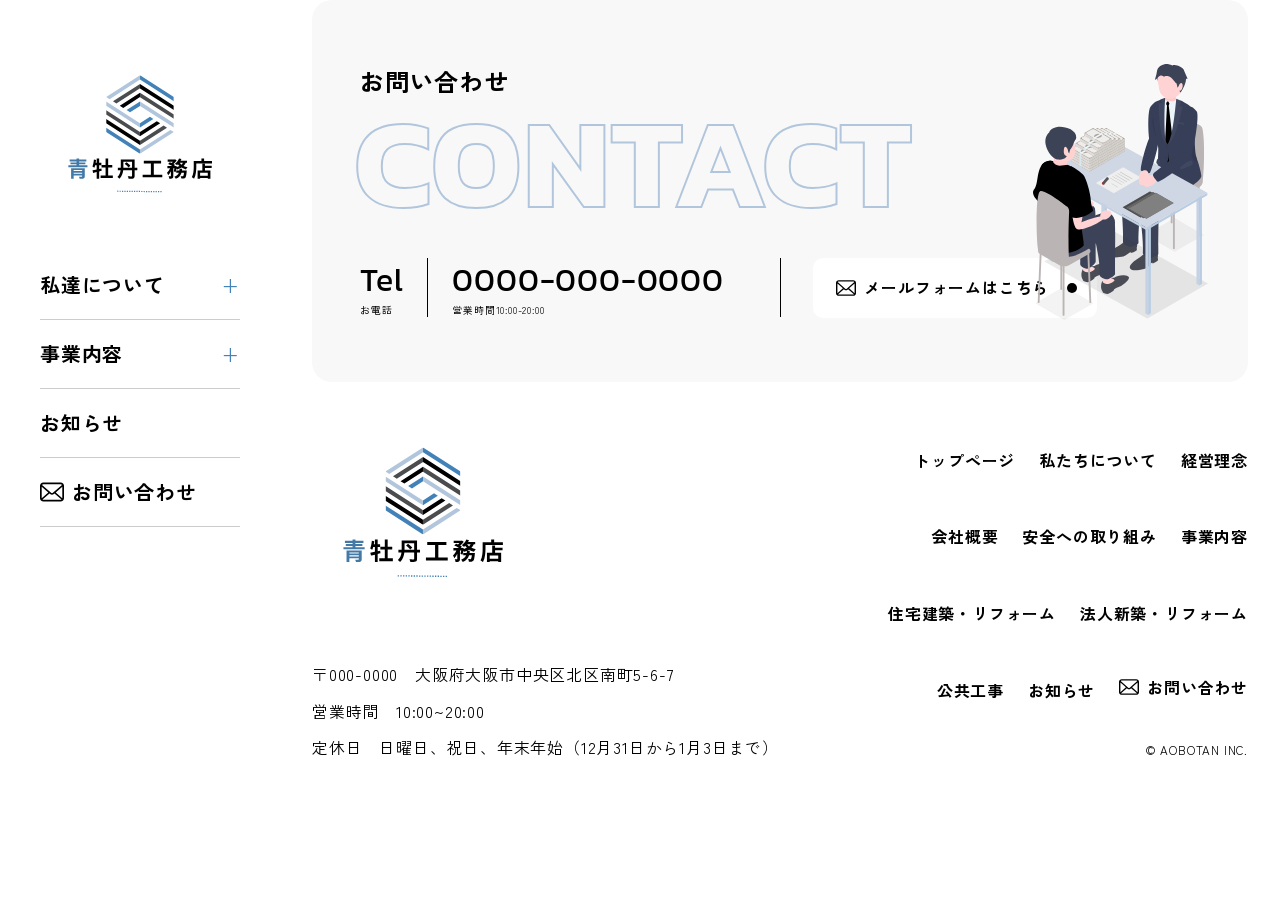
==== index.html @ 0f24ed9b "共通パーツ実装: 固定サイドバー・SPハンバーガーナビ・フッター・CONTACTバナー Co-Authored-By: Claude Fable 5 <noreply@anthropic.com>" ====
<!DOCTYPE html>
<html lang="ja">
  <head>
    <meta charset="UTF-8" />
    <meta name="viewport" content="width=device-width, initial-scale=1.0" />
    <meta name="robots" content="noindex" />
    <title>青牡丹工務店 | 大阪市北区の住宅建築・リフォーム・公共事業なら青牡丹工務店</title>
    <meta
      name="description"
      content="大阪府大阪市に拠点をおく青牡丹工務店は、丁寧な家造りで理想を現実にします。住宅建築からリフォームまで、高品質なサービスと経験豊富なスタッフがお客様のニーズに応えます。お気軽にご相談ください。"
    />
    <link rel="icon" href="./assets/favicon/favicon.png" />
    <link rel="preconnect" href="https://fonts.googleapis.com" />
    <link rel="preconnect" href="https://fonts.gstatic.com" crossorigin />
    <link
      href="https://fonts.googleapis.com/css2?family=Kanit:wght@400;700&family=Zen+Kaku+Gothic+New:wght@400;700&display=swap"
      rel="stylesheet"
    />
    <link rel="stylesheet" href="./css/style.css" />
    <script src="./js/main.js" defer></script>
  </head>
  <body>
    <header class="l-sidebar">
      <p class="l-sidebar__logo">
        <a href="./">
          <img src="./assets/svg/logo.svg" alt="青牡丹工務店" width="200" height="121" />
        </a>
      </p>
      <button
        class="l-sidebar__menu-button js-toggle-menu u-sp-only"
        type="button"
        aria-expanded="false"
        aria-controls="global-nav"
        aria-label="メニューを開閉する"
      >
        <span class="l-sidebar__menu-icon"></span>
      </button>
      <nav class="c-global-nav js-global-nav" id="global-nav" aria-label="サイト内ナビゲーション">
        <ul class="c-global-nav__list">
          <li class="c-global-nav__group u-sp-only">
            <a class="c-global-nav__parent" href="./">トップページ</a>
          </li>
          <li class="c-global-nav__group c-global-nav__group--has-sub">
            <a class="c-global-nav__parent" href="./about/">私達について</a>
            <ul class="c-global-nav__sub">
              <li><a class="c-global-nav__link" href="./about/#philosophy">経営理念</a></li>
              <li><a class="c-global-nav__link" href="./about/#company">会社概要</a></li>
              <li><a class="c-global-nav__link" href="./about/#safety">安全への取り組み</a></li>
            </ul>
          </li>
          <li class="c-global-nav__group c-global-nav__group--has-sub">
            <a class="c-global-nav__parent" href="./service/">事業内容</a>
            <ul class="c-global-nav__sub">
              <li><a class="c-global-nav__link" href="./service/#housing">住宅建築・リフォーム</a></li>
              <li><a class="c-global-nav__link" href="./service/#corporate">法人新築・リフォーム</a></li>
              <li><a class="c-global-nav__link" href="./service/#public">公共工事</a></li>
            </ul>
          </li>
          <li class="c-global-nav__group">
            <a class="c-global-nav__parent" href="./#news">お知らせ</a>
          </li>
          <li class="c-global-nav__group">
            <a class="c-global-nav__parent" href="./contact/">
              <img src="./assets/svg/icon-mail.svg" alt="" width="24" height="24" />
              お問い合わせ
            </a>
          </li>
        </ul>
        <p class="c-global-nav__copyright">© AOBOTAN INC.</p>
      </nav>
    </header>

    <main class="l-main">
      <!-- h1はFVキャッチコピー「理想を、カタチに」として実装する -->
      <!-- FV / スライダー / ABOUT / SERVICE / NEWS: TOPページ実装ステップで追加 -->

      <div class="l-container">
        <section class="c-contact-banner">
          <h2 class="c-section-heading">
            <span class="c-section-heading__label">お問い合わせ</span>
            <span class="c-section-heading__en" aria-hidden="true">CONTACT</span>
          </h2>
          <div class="c-contact-banner__body">
            <div class="c-tel">
              <div class="c-tel__item">
                <span class="c-tel__label">Tel</span>
                <span class="c-tel__note">お電話</span>
              </div>
              <div class="c-tel__item">
                <a class="c-tel__number" href="tel:0000000000">0000-000-0000</a>
                <span class="c-tel__note">営業時間10:00-20:00</span>
              </div>
            </div>
            <a class="c-button c-button--mail" href="./contact/">
              <img class="c-button__icon" src="./assets/svg/icon-mail.svg" alt="" width="20" height="20" />
              メールフォームはこちら
            </a>
          </div>
          <img
            class="c-contact-banner__illust"
            src="./assets/svg/illust-financing.svg"
            alt=""
            width="175"
            height="256"
          />
        </section>
      </div>
    </main>

    <footer class="l-footer">
      <div class="l-footer__inner l-container">
        <p class="l-footer__logo">
          <a href="./">
            <img src="./assets/svg/logo.svg" alt="青牡丹工務店" width="222" height="133" />
          </a>
        </p>
        <nav class="l-footer__nav" aria-label="フッターナビゲーション">
          <ul class="c-footer-nav">
            <li><a class="c-footer-nav__link" href="./">トップページ</a></li>
            <li><a class="c-footer-nav__link" href="./about/">私たちについて</a></li>
            <li><a class="c-footer-nav__link" href="./about/#philosophy">経営理念</a></li>
            <li><a class="c-footer-nav__link" href="./about/#company">会社概要</a></li>
            <li><a class="c-footer-nav__link" href="./about/#safety">安全への取り組み</a></li>
            <li><a class="c-footer-nav__link" href="./service/">事業内容</a></li>
            <li><a class="c-footer-nav__link" href="./service/#housing">住宅建築・リフォーム</a></li>
            <li><a class="c-footer-nav__link" href="./service/#corporate">法人新築・リフォーム</a></li>
            <li><a class="c-footer-nav__link" href="./service/#public">公共工事</a></li>
            <li><a class="c-footer-nav__link" href="./#news">お知らせ</a></li>
            <li>
              <a class="c-footer-nav__link" href="./contact/">
                <img src="./assets/svg/icon-mail.svg" alt="" width="20" height="20" />
                お問い合わせ
              </a>
            </li>
          </ul>
        </nav>
        <address class="l-footer__info">
          <p>〒000-0000　大阪府大阪市中央区北区南町5-6-7</p>
          <p>営業時間　10:00~20:00</p>
          <p>定休日　日曜日、祝日、年末年始（12月31日から1月3日まで）</p>
        </address>
        <p class="l-footer__copyright"><small>© AOBOTAN INC.</small></p>
      </div>
    </footer>
  </body>
</html>
---- css/style.css ----
/* ==========================================================================
   style.css
   軽量FLOCSS: Foundation → Layout → Object(Component → Utility) の順で読み込む
   Componentファイルは実装時に追加する
   ========================================================================== */

/* Foundation */
@import url("foundation/_reset.css");
@import url("foundation/_variables.css");
@import url("foundation/_base.css");

/* Layout */
@import url("layout/_sidebar.css");
@import url("layout/_footer.css");
@import url("layout/_section.css");

/* Object: Component */
@import url("object/component/_global-nav.css");
@import url("object/component/_footer-nav.css");
@import url("object/component/_button.css");
@import url("object/component/_section-heading.css");
@import url("object/component/_tel.css");
@import url("object/component/_contact-banner.css");

/* Object: Utility */
@import url("object/utility/_spacing.css");
@import url("object/utility/_text.css");
@import url("object/utility/_display.css");
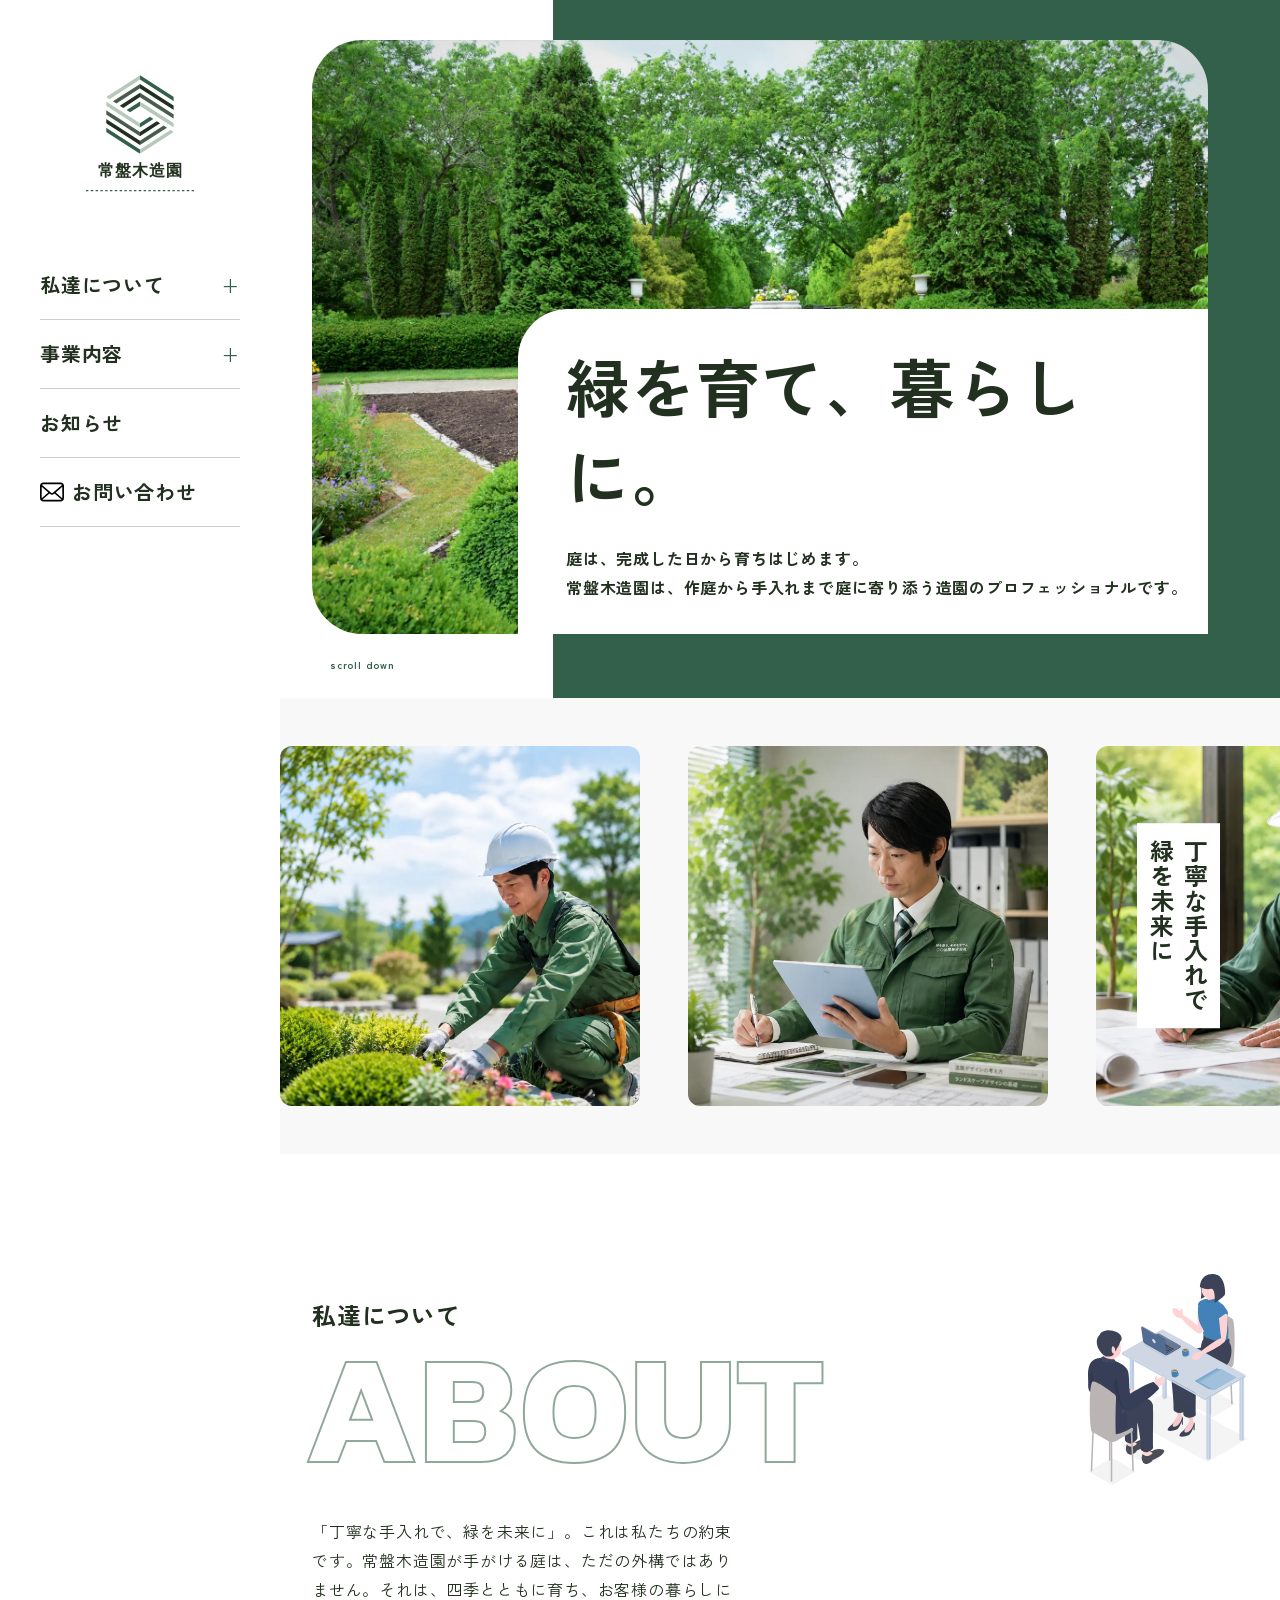
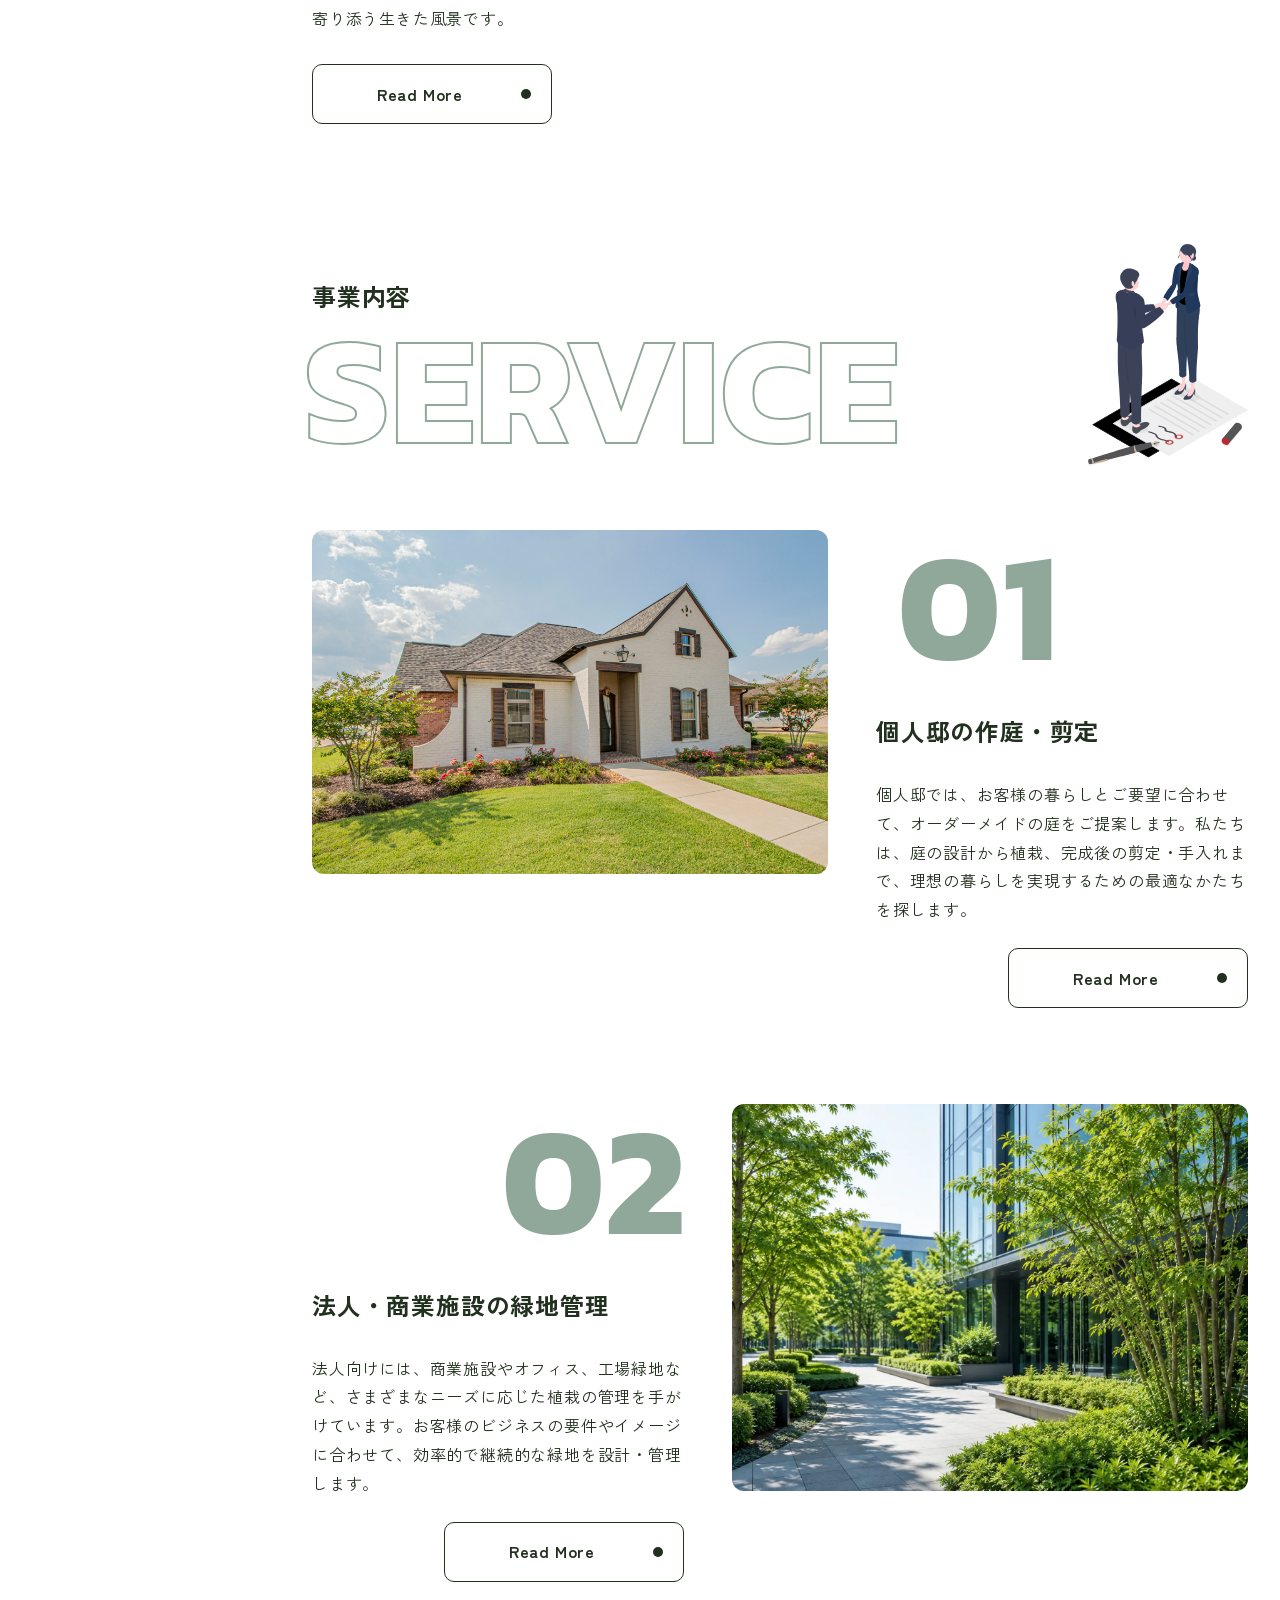
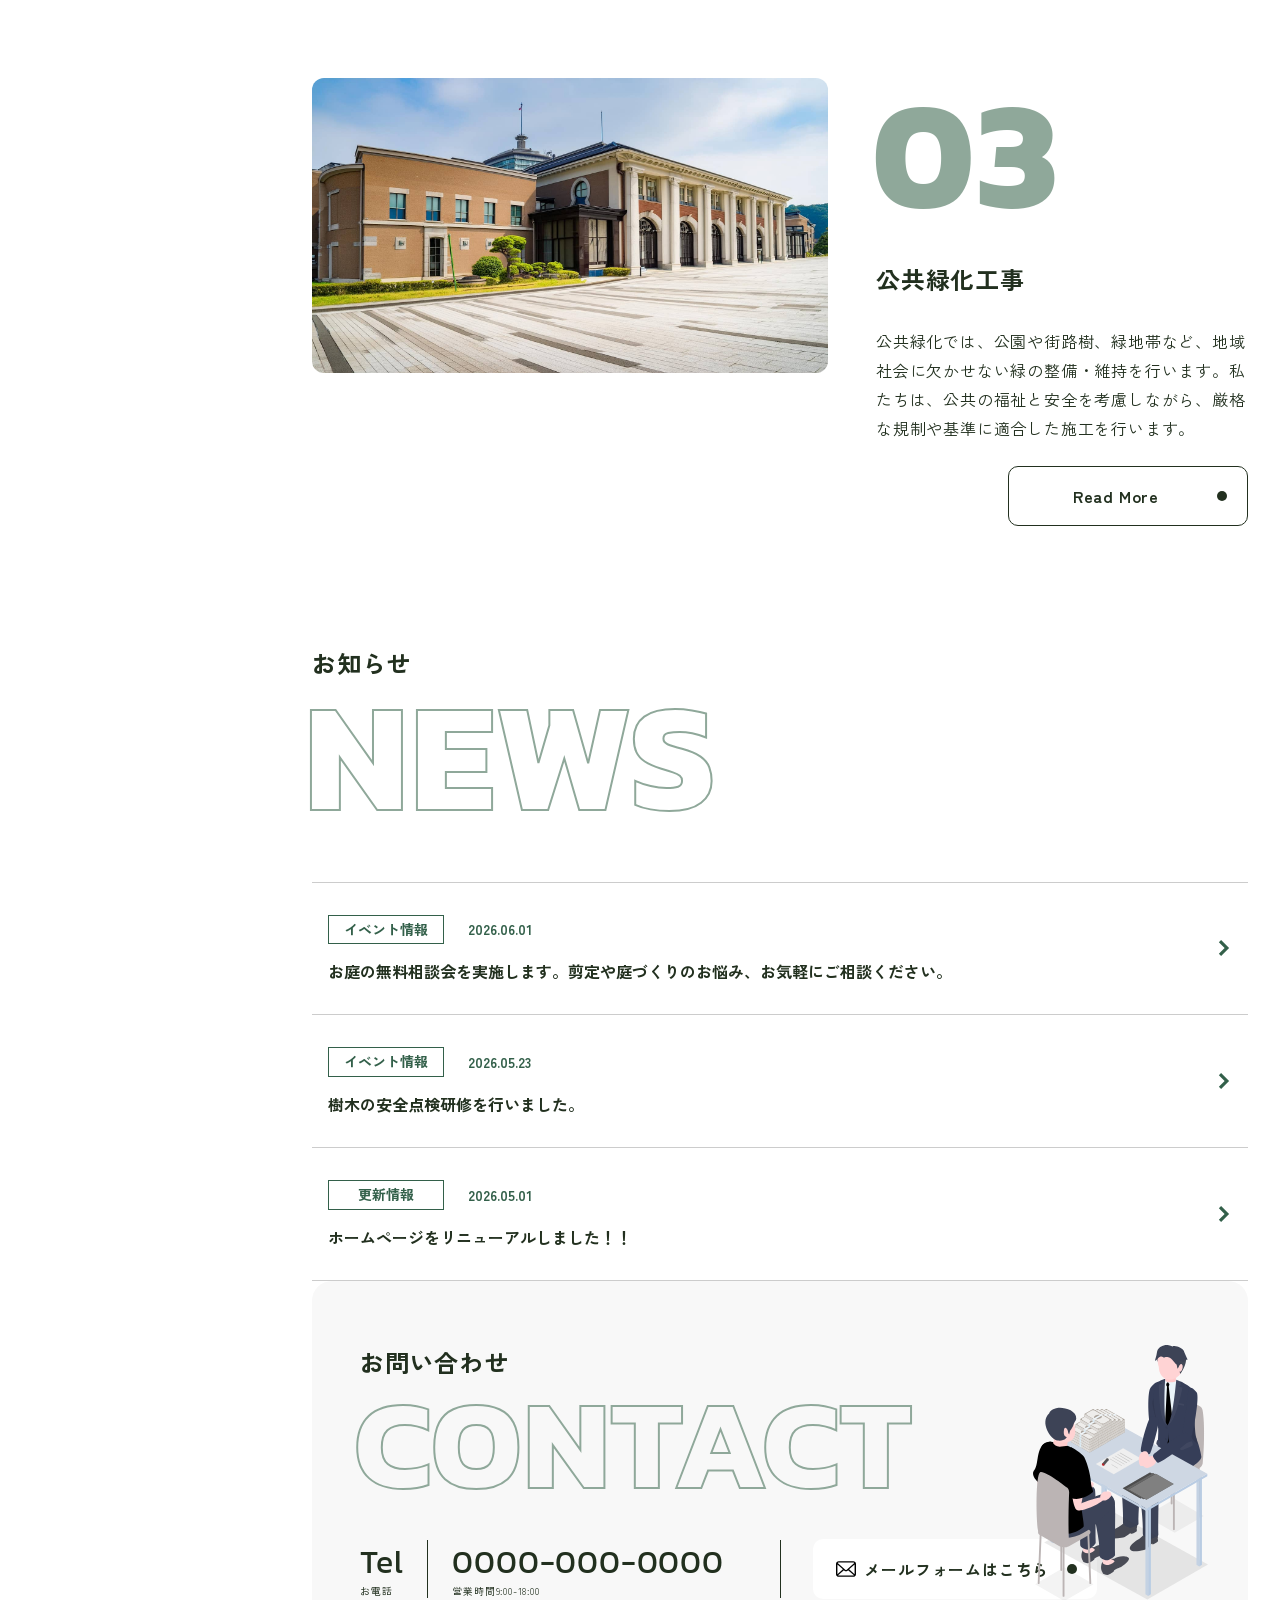
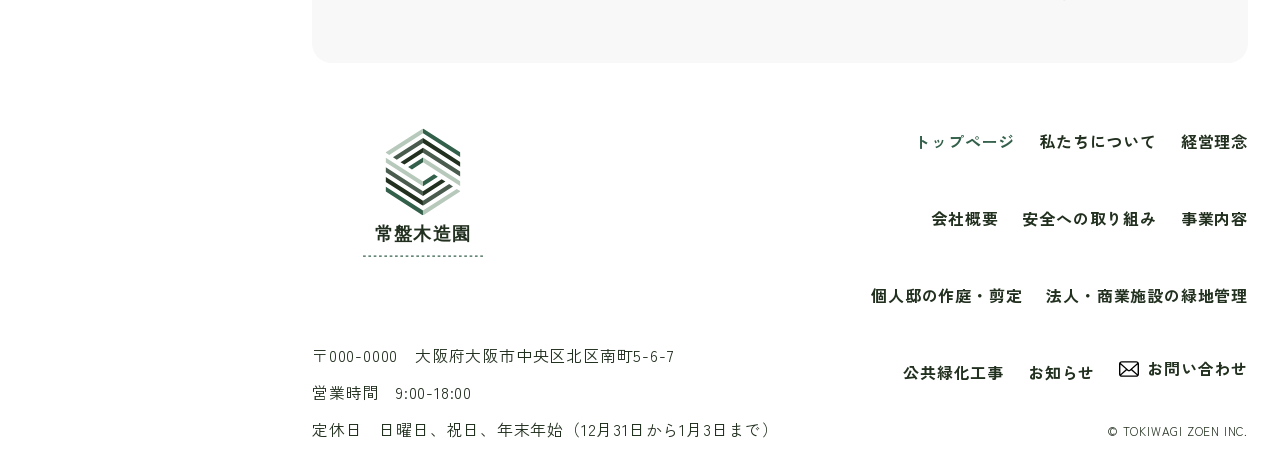
==== commit 6b5ef1cc: "造園会社サイトへのリブランド・SPナビ描画修正・Active状態対応 - コンテンツ・画像・カラートークンを工務店から造園会社(常盤木造園)向けに全面差し替え - SPハンバーガーボタンの背景描画対策" ====
--- a/index.html
+++ b/index.html
@@ -4,12 +4,13 @@
     <meta charset="UTF-8" />
     <meta name="viewport" content="width=device-width, initial-scale=1.0" />
     <meta name="robots" content="noindex" />
-    <title>青牡丹工務店 | 大阪市北区の住宅建築・リフォーム・公共事業なら青牡丹工務店</title>
+    <title>常盤木造園 | 大阪市北区の庭づくり・剪定・緑地管理なら常盤木造園</title>
     <meta
       name="description"
-      content="大阪府大阪市に拠点をおく青牡丹工務店は、丁寧な家造りで理想を現実にします。住宅建築からリフォームまで、高品質なサービスと経験豊富なスタッフがお客様のニーズに応えます。お気軽にご相談ください。"
+      content="大阪府大阪市に拠点をおく常盤木造園は、丁寧な手入れで緑を未来につなぎます。庭づくりから緑地管理まで、高品質なサービスと経験豊富なスタッフがお客様のニーズに応えます。お気軽にご相談ください。"
     />
-    <link rel="icon" href="./assets/favicon/favicon.png" />
+    <link rel="icon" type="image/svg+xml" href="./assets/favicon/favicon.svg" />
+    <link rel="icon" type="image/png" href="./assets/favicon/favicon.png" />
     <link rel="preconnect" href="https://fonts.googleapis.com" />
     <link rel="preconnect" href="https://fonts.gstatic.com" crossorigin />
     <link
@@ -17,13 +18,19 @@
       rel="stylesheet"
     />
     <link rel="stylesheet" href="./css/style.css" />
+    <script>
+      // ローディング画面はセッション内初回のみ表示(仕様書指定)。描画前に再訪判定する
+      if (sessionStorage.getItem("tokiwagi-visited")) {
+        document.documentElement.classList.add("is-visited");
+      }
+    </script>
     <script src="./js/main.js" defer></script>
   </head>
   <body>
     <header class="l-sidebar">
       <p class="l-sidebar__logo">
         <a href="./">
-          <img src="./assets/svg/logo.svg" alt="青牡丹工務店" width="200" height="121" />
+          <img src="./assets/svg/logo.svg" alt="常盤木造園" width="200" height="121" />
         </a>
       </p>
       <button
@@ -38,7 +45,7 @@
       <nav class="c-global-nav js-global-nav" id="global-nav" aria-label="サイト内ナビゲーション">
         <ul class="c-global-nav__list">
           <li class="c-global-nav__group u-sp-only">
-            <a class="c-global-nav__parent" href="./">トップページ</a>
+            <a class="c-global-nav__parent" href="./" aria-current="page">トップページ</a>
           </li>
           <li class="c-global-nav__group c-global-nav__group--has-sub">
             <a class="c-global-nav__parent" href="./about/">私達について</a>
@@ -51,9 +58,9 @@
           <li class="c-global-nav__group c-global-nav__group--has-sub">
             <a class="c-global-nav__parent" href="./service/">事業内容</a>
             <ul class="c-global-nav__sub">
-              <li><a class="c-global-nav__link" href="./service/#housing">住宅建築・リフォーム</a></li>
-              <li><a class="c-global-nav__link" href="./service/#corporate">法人新築・リフォーム</a></li>
-              <li><a class="c-global-nav__link" href="./service/#public">公共工事</a></li>
+              <li><a class="c-global-nav__link" href="./service/#housing">個人邸の作庭・剪定</a></li>
+              <li><a class="c-global-nav__link" href="./service/#corporate">法人・商業施設の緑地管理</a></li>
+              <li><a class="c-global-nav__link" href="./service/#public">公共緑化工事</a></li>
             </ul>
           </li>
           <li class="c-global-nav__group">
@@ -66,13 +73,202 @@
             </a>
           </li>
         </ul>
-        <p class="c-global-nav__copyright">© AOBOTAN INC.</p>
+        <p class="c-global-nav__copyright">© TOKIWAGI ZOEN INC.</p>
       </nav>
     </header>
 
+    <div class="c-loading js-loading" aria-hidden="true">
+      <img class="c-loading__logo" src="./assets/svg/logo.svg" alt="" width="200" height="121" />
+    </div>
+
     <main class="l-main">
-      <!-- h1はFVキャッチコピー「理想を、カタチに」として実装する -->
-      <!-- FV / スライダー / ABOUT / SERVICE / NEWS: TOPページ実装ステップで追加 -->
+      <div class="c-fv">
+        <div class="l-container">
+          <div class="c-fv__panel">
+            <picture>
+              <source srcset="./assets/img/first-view.png" media="(min-width: 1024px)" />
+              <img
+                class="c-fv__illust"
+                src="./assets/img/first-view-sp.png"
+                alt="緑豊かに手入れされた庭園の風景"
+                width="1120"
+                height="873"
+              />
+            </picture>
+            <div class="c-fv__copy">
+              <h1 class="c-fv__title">緑を育て、暮らしに。</h1>
+              <p class="c-fv__lead">
+                庭は、完成した日から育ちはじめます。<br />
+                常盤木造園は、作庭から手入れまで庭に寄り添う造園のプロフェッショナルです。
+              </p>
+            </div>
+            <p class="c-fv__scroll">scroll down</p>
+          </div>
+        </div>
+      </div>
+
+      <div class="c-slider u-mt-2xl">
+        <ul class="c-slider__track">
+          <li class="c-slider__item">
+            <img class="c-slider__image" src="./assets/img/slide01.jpg" alt="緑あふれる庭園で作業する職人" width="720" height="720" />
+          </li>
+          <li class="c-slider__item">
+            <img class="c-slider__image" src="./assets/img/slide02.jpg" alt="タブレットで庭園プランを確認するスタッフ" width="720" height="720" />
+          </li>
+          <li class="c-slider__item">
+            <img class="c-slider__image" src="./assets/img/slide03.jpg" alt="剪定作業を行う職人" width="720" height="720" />
+          </li>
+          <li class="c-slider__item" aria-hidden="true">
+            <img class="c-slider__image" src="./assets/img/slide01.jpg" alt="" width="720" height="720" />
+          </li>
+          <li class="c-slider__item" aria-hidden="true">
+            <img class="c-slider__image" src="./assets/img/slide02.jpg" alt="" width="720" height="720" />
+          </li>
+          <li class="c-slider__item" aria-hidden="true">
+            <img class="c-slider__image" src="./assets/img/slide03.jpg" alt="" width="720" height="720" />
+          </li>
+        </ul>
+        <p class="c-slider__copy">丁寧な手入れで<br />緑を未来に</p>
+      </div>
+
+      <section class="l-section">
+        <div class="l-container">
+          <div class="c-heading-row">
+            <h2 class="c-section-heading c-section-heading--lg">
+              <span class="c-section-heading__label">私達について</span>
+              <span class="c-section-heading__en" aria-hidden="true">ABOUT</span>
+            </h2>
+            <img
+              class="c-heading-row__illust"
+              src="./assets/svg/illust-interview.svg"
+              alt=""
+              width="161"
+              height="213"
+            />
+          </div>
+          <p class="u-max-w-md u-mt-lg">
+            「丁寧な手入れで、緑を未来に」。これは私たちの約束です。常盤木造園が手がける庭は、ただの外構ではありません。それは、四季とともに育ち、お客様の暮らしに寄り添う生きた風景です。
+          </p>
+          <a class="c-button u-mt-lg" href="./about/">Read More</a>
+        </div>
+      </section>
+
+      <section class="l-section">
+        <div class="l-container">
+          <div class="c-heading-row">
+            <h2 class="c-section-heading c-section-heading--lg">
+              <span class="c-section-heading__label">事業内容</span>
+              <span class="c-section-heading__en" aria-hidden="true">SERVICE</span>
+            </h2>
+            <img
+              class="c-heading-row__illust"
+              src="./assets/svg/illust-contract.svg"
+              alt=""
+              width="124"
+              height="172"
+            />
+          </div>
+
+          <div class="u-mt-2xl">
+            <article class="c-service-block">
+              <div class="c-service-block__media">
+                <img
+                  class="c-service-block__image"
+                  src="./assets/img/house01.jpg"
+                  alt="緑豊かな個人邸の庭園"
+                  width="1032"
+                  height="928"
+                />
+                <span class="c-service-block__number" aria-hidden="true">01</span>
+              </div>
+              <div class="c-service-block__body">
+                <h3 class="c-service-block__title">個人邸の作庭・剪定</h3>
+                <p class="c-service-block__text">
+                  個人邸では、お客様の暮らしとご要望に合わせて、オーダーメイドの庭をご提案します。私たちは、庭の設計から植栽、完成後の剪定・手入れまで、理想の暮らしを実現するための最適なかたちを探します。
+                </p>
+                <a class="c-button" href="./service/#housing">Read More</a>
+              </div>
+            </article>
+
+            <article class="c-service-block c-service-block--reverse">
+              <div class="c-service-block__media">
+                <img
+                  class="c-service-block__image"
+                  src="./assets/img/house02.jpg"
+                  alt="商業施設の緑地"
+                  width="1032"
+                  height="928"
+                />
+                <span class="c-service-block__number" aria-hidden="true">02</span>
+              </div>
+              <div class="c-service-block__body">
+                <h3 class="c-service-block__title">法人・商業施設の緑地管理</h3>
+                <p class="c-service-block__text">
+                  法人向けには、商業施設やオフィス、工場緑地など、さまざまなニーズに応じた植栽の管理を手がけています。お客様のビジネスの要件やイメージに合わせて、効率的で継続的な緑地を設計・管理します。
+                </p>
+                <a class="c-button" href="./service/#corporate">Read More</a>
+              </div>
+            </article>
+
+            <article class="c-service-block">
+              <div class="c-service-block__media">
+                <img
+                  class="c-service-block__image"
+                  src="./assets/img/house03.jpg"
+                  alt="石造りの公共施設と緑地"
+                  width="1032"
+                  height="928"
+                />
+                <span class="c-service-block__number" aria-hidden="true">03</span>
+              </div>
+              <div class="c-service-block__body">
+                <h3 class="c-service-block__title">公共緑化工事</h3>
+                <p class="c-service-block__text">
+                  公共緑化では、公園や街路樹、緑地帯など、地域社会に欠かせない緑の整備・維持を行います。私たちは、公共の福祉と安全を考慮しながら、厳格な規制や基準に適合した施工を行います。
+                </p>
+                <a class="c-button" href="./service/#public">Read More</a>
+              </div>
+            </article>
+          </div>
+        </div>
+      </section>
+
+      <section class="l-section" id="news">
+        <div class="l-container">
+          <h2 class="c-section-heading c-section-heading--lg">
+            <span class="c-section-heading__label">お知らせ</span>
+            <span class="c-section-heading__en" aria-hidden="true">NEWS</span>
+          </h2>
+          <ul class="c-news-list u-mt-xl">
+            <li class="c-news-item">
+              <button class="c-news-item__button js-modal-open" type="button" data-modal="news-modal-1">
+                <span class="c-tag">イベント情報</span>
+                <time class="c-news-item__date" datetime="2026-06-01">2026.06.01</time>
+                <span class="c-news-item__title">
+                  お庭の無料相談会を実施します。剪定や庭づくりのお悩み、お気軽にご相談ください。
+                </span>
+                <img class="c-news-item__arrow" src="./assets/svg/icon-arrow-right.svg" alt="" width="16" height="16" />
+              </button>
+            </li>
+            <li class="c-news-item">
+              <button class="c-news-item__button js-modal-open" type="button" data-modal="news-modal-2">
+                <span class="c-tag">イベント情報</span>
+                <time class="c-news-item__date" datetime="2026-05-23">2026.05.23</time>
+                <span class="c-news-item__title">樹木の安全点検研修を行いました。</span>
+                <img class="c-news-item__arrow" src="./assets/svg/icon-arrow-right.svg" alt="" width="16" height="16" />
+              </button>
+            </li>
+            <li class="c-news-item">
+              <button class="c-news-item__button js-modal-open" type="button" data-modal="news-modal-3">
+                <span class="c-tag">更新情報</span>
+                <time class="c-news-item__date" datetime="2026-05-01">2026.05.01</time>
+                <span class="c-news-item__title">ホームページをリニューアルしました！！</span>
+                <img class="c-news-item__arrow" src="./assets/svg/icon-arrow-right.svg" alt="" width="16" height="16" />
+              </button>
+            </li>
+          </ul>
+        </div>
+      </section>
 
       <div class="l-container">
         <section class="c-contact-banner">
@@ -88,7 +284,7 @@
               </div>
               <div class="c-tel__item">
                 <a class="c-tel__number" href="tel:0000000000">0000-000-0000</a>
-                <span class="c-tel__note">営業時間10:00-20:00</span>
+                <span class="c-tel__note">営業時間9:00-18:00</span>
               </div>
             </div>
             <a class="c-button c-button--mail" href="./contact/">
@@ -111,20 +307,20 @@
       <div class="l-footer__inner l-container">
         <p class="l-footer__logo">
           <a href="./">
-            <img src="./assets/svg/logo.svg" alt="青牡丹工務店" width="222" height="133" />
+            <img src="./assets/svg/logo.svg" alt="常盤木造園" width="222" height="133" />
           </a>
         </p>
         <nav class="l-footer__nav" aria-label="フッターナビゲーション">
           <ul class="c-footer-nav">
-            <li><a class="c-footer-nav__link" href="./">トップページ</a></li>
+            <li><a class="c-footer-nav__link" href="./" aria-current="page">トップページ</a></li>
             <li><a class="c-footer-nav__link" href="./about/">私たちについて</a></li>
             <li><a class="c-footer-nav__link" href="./about/#philosophy">経営理念</a></li>
             <li><a class="c-footer-nav__link" href="./about/#company">会社概要</a></li>
             <li><a class="c-footer-nav__link" href="./about/#safety">安全への取り組み</a></li>
             <li><a class="c-footer-nav__link" href="./service/">事業内容</a></li>
-            <li><a class="c-footer-nav__link" href="./service/#housing">住宅建築・リフォーム</a></li>
-            <li><a class="c-footer-nav__link" href="./service/#corporate">法人新築・リフォーム</a></li>
-            <li><a class="c-footer-nav__link" href="./service/#public">公共工事</a></li>
+            <li><a class="c-footer-nav__link" href="./service/#housing">個人邸の作庭・剪定</a></li>
+            <li><a class="c-footer-nav__link" href="./service/#corporate">法人・商業施設の緑地管理</a></li>
+            <li><a class="c-footer-nav__link" href="./service/#public">公共緑化工事</a></li>
             <li><a class="c-footer-nav__link" href="./#news">お知らせ</a></li>
             <li>
               <a class="c-footer-nav__link" href="./contact/">
@@ -136,11 +332,114 @@
         </nav>
         <address class="l-footer__info">
           <p>〒000-0000　大阪府大阪市中央区北区南町5-6-7</p>
-          <p>営業時間　10:00~20:00</p>
+          <p>営業時間　9:00-18:00</p>
           <p>定休日　日曜日、祝日、年末年始（12月31日から1月3日まで）</p>
         </address>
-        <p class="l-footer__copyright"><small>© AOBOTAN INC.</small></p>
+        <p class="l-footer__copyright"><small>© TOKIWAGI ZOEN INC.</small></p>
       </div>
     </footer>
+
+    <dialog class="c-modal js-modal" id="news-modal-1" aria-labelledby="news-modal-1-title">
+      <button class="c-modal__close js-modal-close" type="button" aria-label="閉じる">
+        <img src="./assets/svg/icon-close.svg" alt="" width="32" height="32" />
+      </button>
+      <div class="c-modal__inner">
+        <p class="c-modal__meta">
+          <span class="c-tag">イベント情報</span>
+          <time class="c-modal__date" datetime="2026-06-01">2026.06.01</time>
+        </p>
+        <h2 class="c-modal__title" id="news-modal-1-title">
+          お庭の無料相談会を実施します。剪定や庭づくりのお悩み、お気軽にご相談ください。
+        </h2>
+        <img class="c-modal__image" src="./assets/img/news01.jpg" alt="緑豊かな庭園の風景" width="1312" height="732" />
+        <div class="c-modal__body">
+          <p>
+            みなさま、こんにちは！弊社では、お庭の無料相談会を開催することになりました！剪定や庭づくりのお悩みをお持ちの皆様、ぜひご参加ください。
+          </p>
+          <p>
+            庭づくりは、暮らしを彩る大切な取り組みです。そのためには、木々の生理や土地の気候を読んだ、慎重な計画と適切なアドバイスが欠かせません。そこで、弊社の造園士が皆様のお悩みやご要望をお聞きし、最適な庭づくりの提案をさせていただきます。
+          </p>
+          <p>お庭の無料相談会では、以下のようなことについてご相談いただけます：</p>
+          <ul>
+            <li>理想の庭のデザインについて</li>
+            <li>剪定や手入れの頻度・費用について</li>
+            <li>植栽や庭木選びについてのアドバイス</li>
+            <li>省管理で長く楽しめる庭づくりについて</li>
+          </ul>
+          <p>
+            また、相談会に参加いただいた方には、特別なサービスやプレゼントもご用意しています。庭づくりに関するご質問や疑問点がある方は、ぜひこの機会にお気軽にご参加ください。
+          </p>
+          <p>
+            弊社の造園士が、皆様のご要望にお応えし、一緒に理想の庭づくりを実現するお手伝いをさせていただきます。ぜひお越しください！
+          </p>
+        </div>
+        <button class="c-button js-modal-close" type="button">閉じる</button>
+      </div>
+    </dialog>
+
+    <dialog class="c-modal js-modal" id="news-modal-2" aria-labelledby="news-modal-2-title">
+      <button class="c-modal__close js-modal-close" type="button" aria-label="閉じる">
+        <img src="./assets/svg/icon-close.svg" alt="" width="32" height="32" />
+      </button>
+      <div class="c-modal__inner">
+        <p class="c-modal__meta">
+          <span class="c-tag">イベント情報</span>
+          <time class="c-modal__date" datetime="2026-05-23">2026.05.23</time>
+        </p>
+        <h2 class="c-modal__title" id="news-modal-2-title">樹木の安全点検研修を実施しました！</h2>
+        <img class="c-modal__image" src="./assets/img/news02.jpg" alt="研修で樹木の点検方法を学ぶ従業員" width="1172" height="670" />
+        <div class="c-modal__body">
+          <p>
+            弊社では、従業員の安全意識向上と安全管理の強化を目的として、樹木の安全点検研修を実施しました。この研修では、従業員全員が高木剪定や伐採を安全に行うための重要性や具体的な対策について学び、より安全な作業体制づくりに向けた取り組みを行いました。
+          </p>
+          <p>研修では、以下の内容を中心に学びました：</p>
+          <ul>
+            <li>高所作業・伐採時の事故や災害を防ぐための基本的な安全ルールや手順</li>
+            <li>安全装置や保護具の正しい使用方法と管理について</li>
+            <li>作業現場での危険予知や事故対応のためのトレーニング</li>
+          </ul>
+          <p>
+            また、実際の事例やケーススタディを通じて、事故や災害が発生した際の適切な対応方法についても学びました。参加者全員が積極的に議論し、知識を深めることができました。
+          </p>
+          <p>
+            樹木の安全点検研修を通じて、従業員一人ひとりが安全に対する意識を高め、安全な作業環境の実現に向けて一層の努力をすることを確認しました。今後も定期的に研修を実施し、安全管理の徹底を図ってまいります。
+          </p>
+        </div>
+        <button class="c-button js-modal-close" type="button">閉じる</button>
+      </div>
+    </dialog>
+
+    <dialog class="c-modal js-modal" id="news-modal-3" aria-labelledby="news-modal-3-title">
+      <button class="c-modal__close js-modal-close" type="button" aria-label="閉じる">
+        <img src="./assets/svg/icon-close.svg" alt="" width="32" height="32" />
+      </button>
+      <div class="c-modal__inner">
+        <p class="c-modal__meta">
+          <span class="c-tag">更新情報</span>
+          <time class="c-modal__date" datetime="2026-05-01">2026.05.01</time>
+        </p>
+        <h2 class="c-modal__title" id="news-modal-3-title">ホームページをリニューアルしました！！</h2>
+        <img class="c-modal__image" src="./assets/img/news03.jpg" alt="ノートパソコンでホームページを閲覧する様子" width="1190" height="744" />
+        <div class="c-modal__body">
+          <p>
+            弊社は、お客様により良いサービスを提供するため、ホームページをリニューアルいたしました。新しいデザインと使いやすさを追求し、お客様が情報をより簡単に見つけられるように工夫しました。
+          </p>
+          <p>新しいホームページでは、以下のような改善点がございます：</p>
+          <ul>
+            <li>モダンでスタイリッシュなデザインにより、情報の見やすさと視覚的な魅力を向上</li>
+            <li>より直感的で分かりやすいナビゲーションメニューにより、目的の情報へのアクセスがスムーズになりました</li>
+            <li>より多くの情報やサービスを掲載し、お客様のニーズに合った情報を提供するようになりました</li>
+            <li>モバイルフレンドリーなデザインで、スマートフォンやタブレットからも快適に閲覧できます</li>
+          </ul>
+          <p>
+            弊社のホームページは、お客様とのコミュニケーションや情報提供の重要なツールです。より使いやすく、わかりやすいホームページを提供することで、お客様との良好な関係を築いていくことが目標です。
+          </p>
+          <p>
+            ぜひ、新しいホームページをご覧いただき、お客様のご意見やご要望をお聞かせください。今後もお客様により良いサービスを提供できるよう努めてまいります。
+          </p>
+        </div>
+        <button class="c-button js-modal-close" type="button">閉じる</button>
+      </div>
+    </dialog>
   </body>
 </html>
--- a/css/style.css
+++ b/css/style.css
@@ -19,8 +19,24 @@
 @import url("object/component/_footer-nav.css");
 @import url("object/component/_button.css");
 @import url("object/component/_section-heading.css");
+@import url("object/component/_heading-row.css");
 @import url("object/component/_tel.css");
 @import url("object/component/_contact-banner.css");
+@import url("object/component/_fv.css");
+@import url("object/component/_slider.css");
+@import url("object/component/_service-block.css");
+@import url("object/component/_tag.css");
+@import url("object/component/_news-item.css");
+@import url("object/component/_modal.css");
+@import url("object/component/_loading.css");
+@import url("object/component/_page-header.css");
+@import url("object/component/_anchor-button.css");
+@import url("object/component/_media-text.css");
+@import url("object/component/_info-table.css");
+@import url("object/component/_service-detail.css");
+@import url("object/component/_works-card.css");
+@import url("object/component/_step.css");
+@import url("object/component/_form.css");
 
 /* Object: Utility */
 @import url("object/utility/_spacing.css");
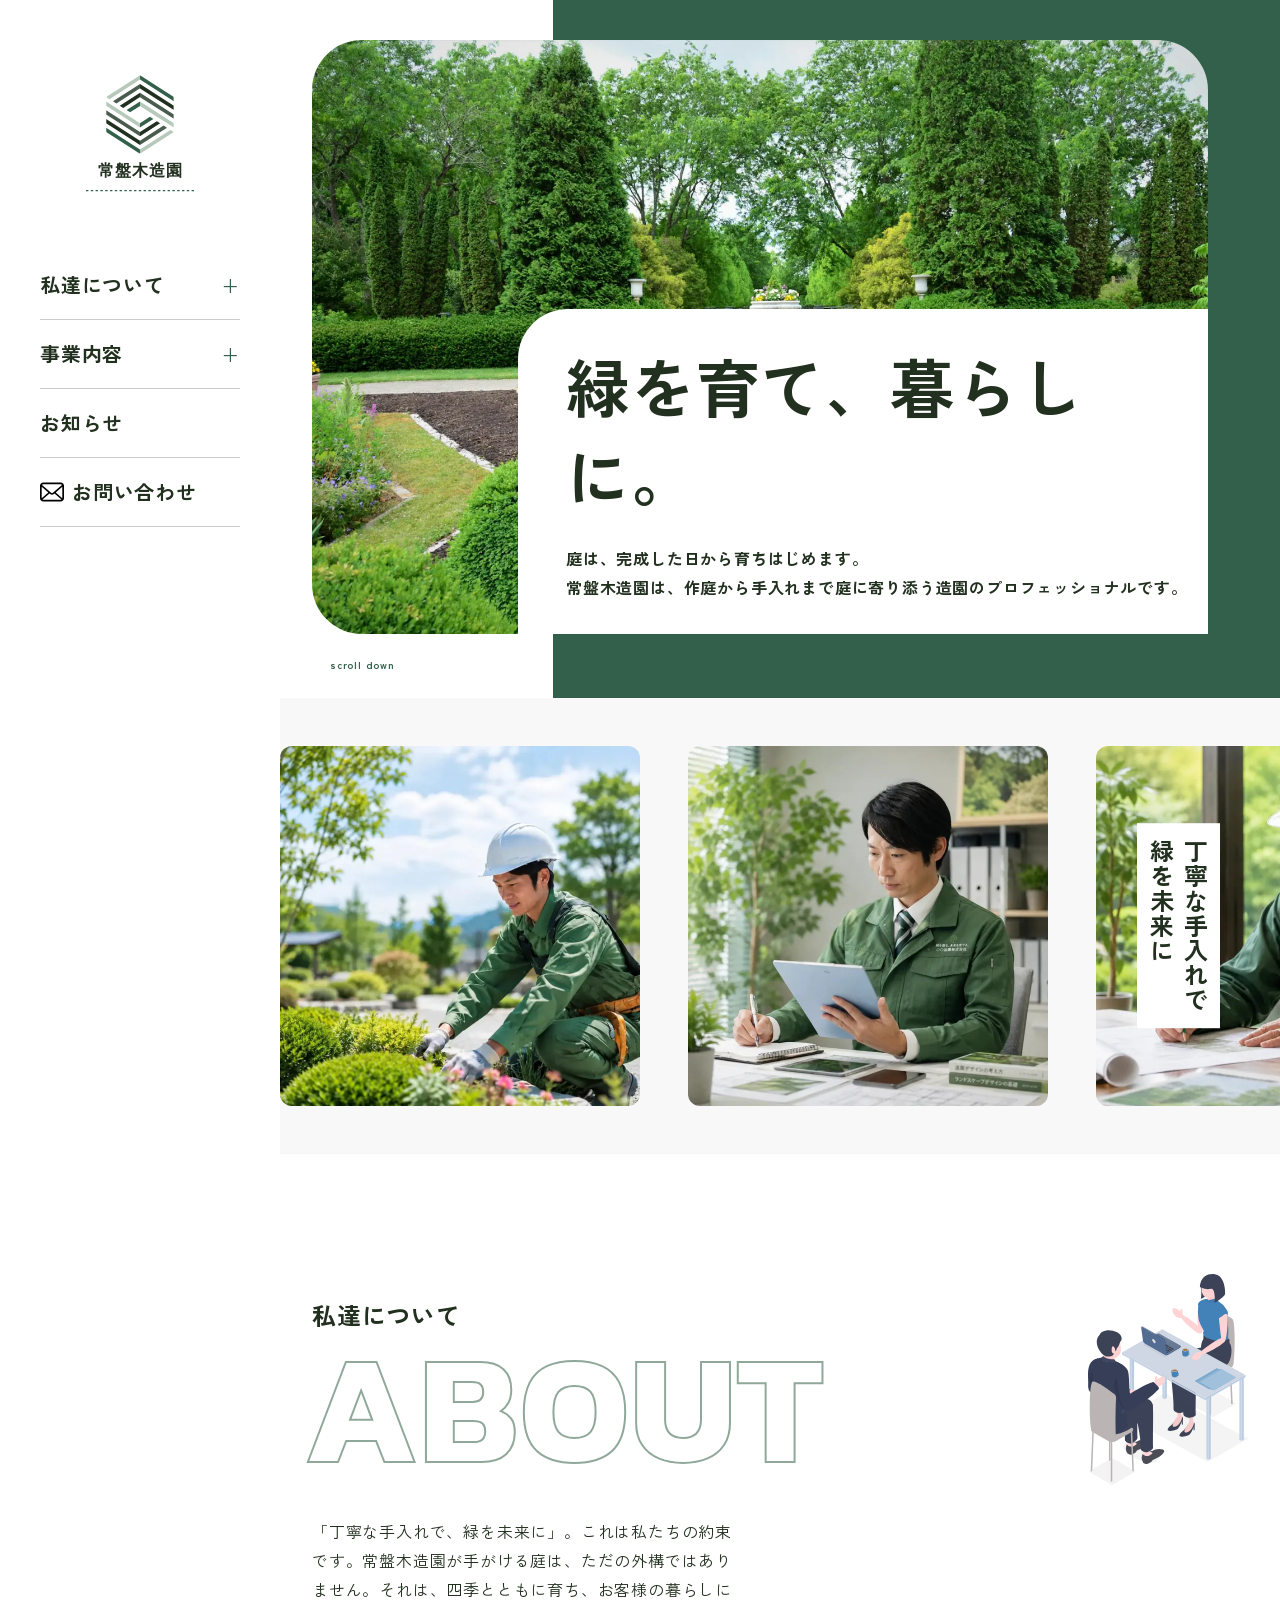
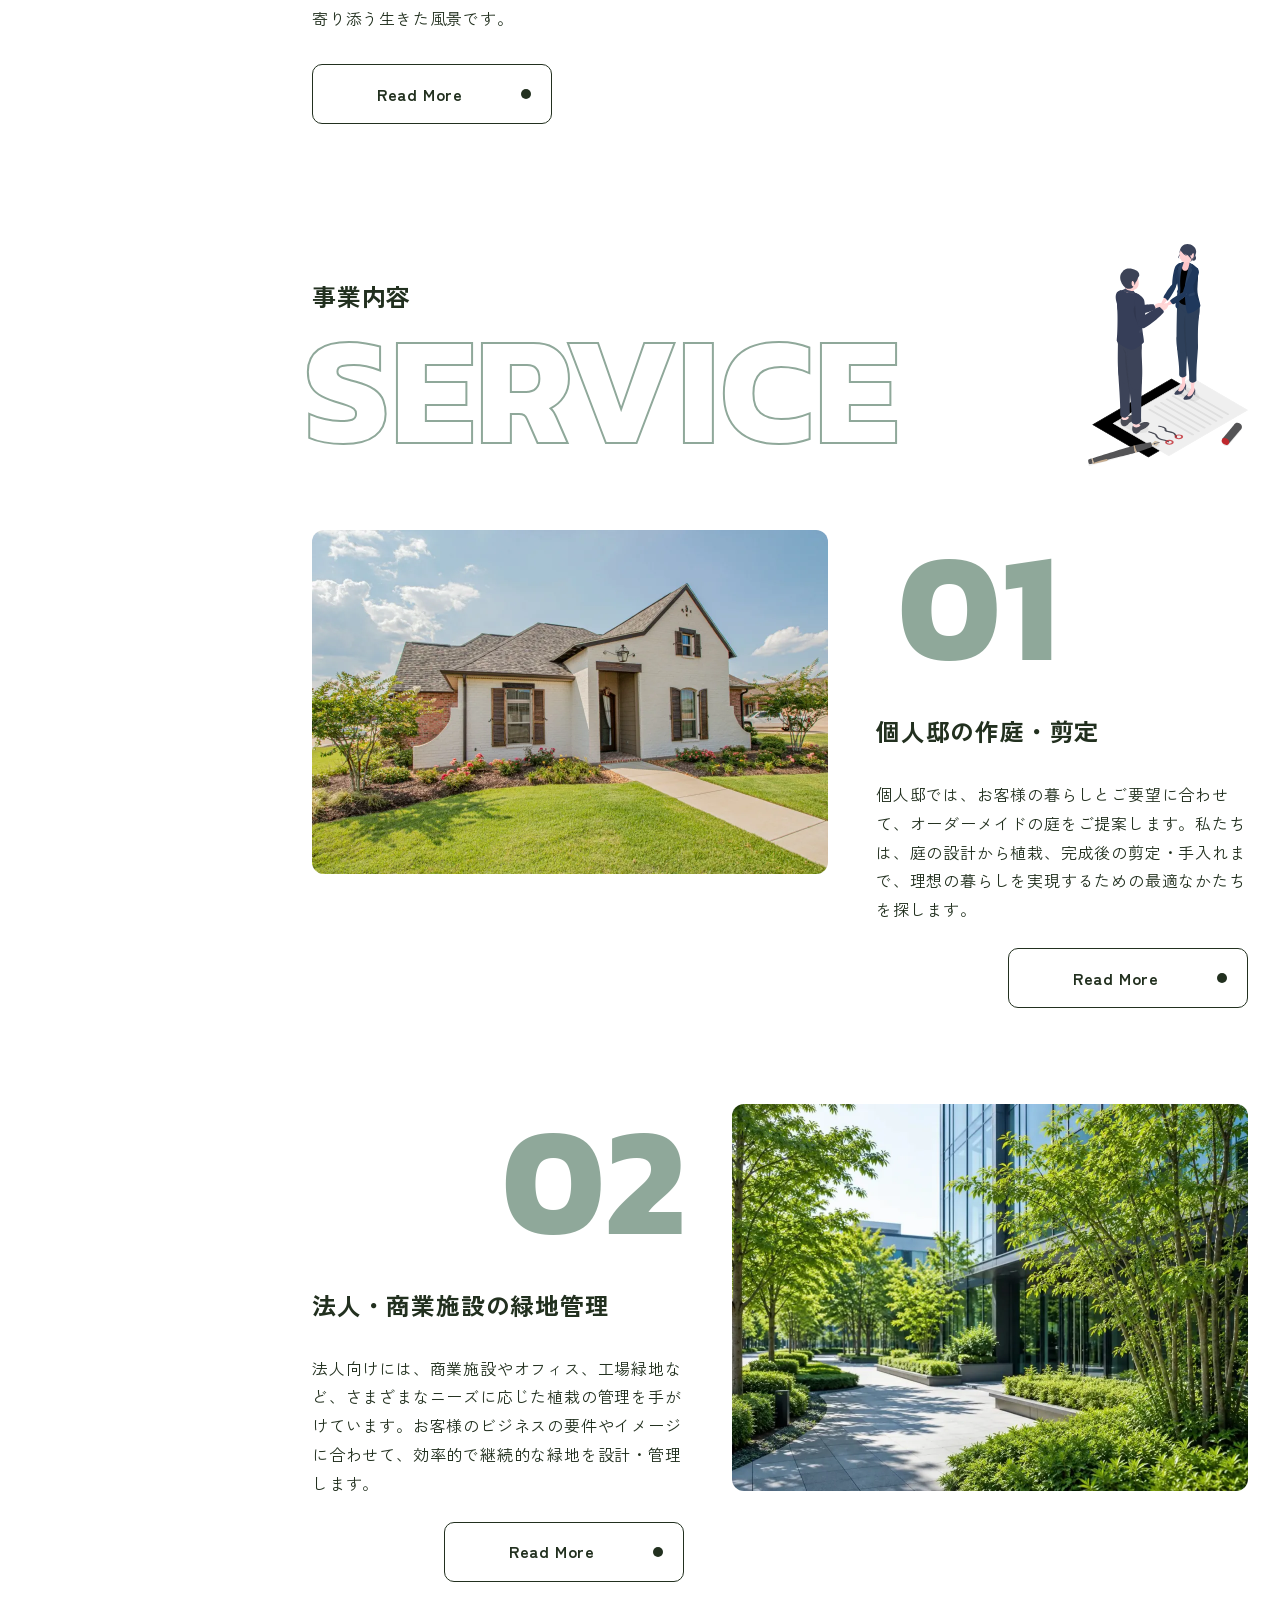
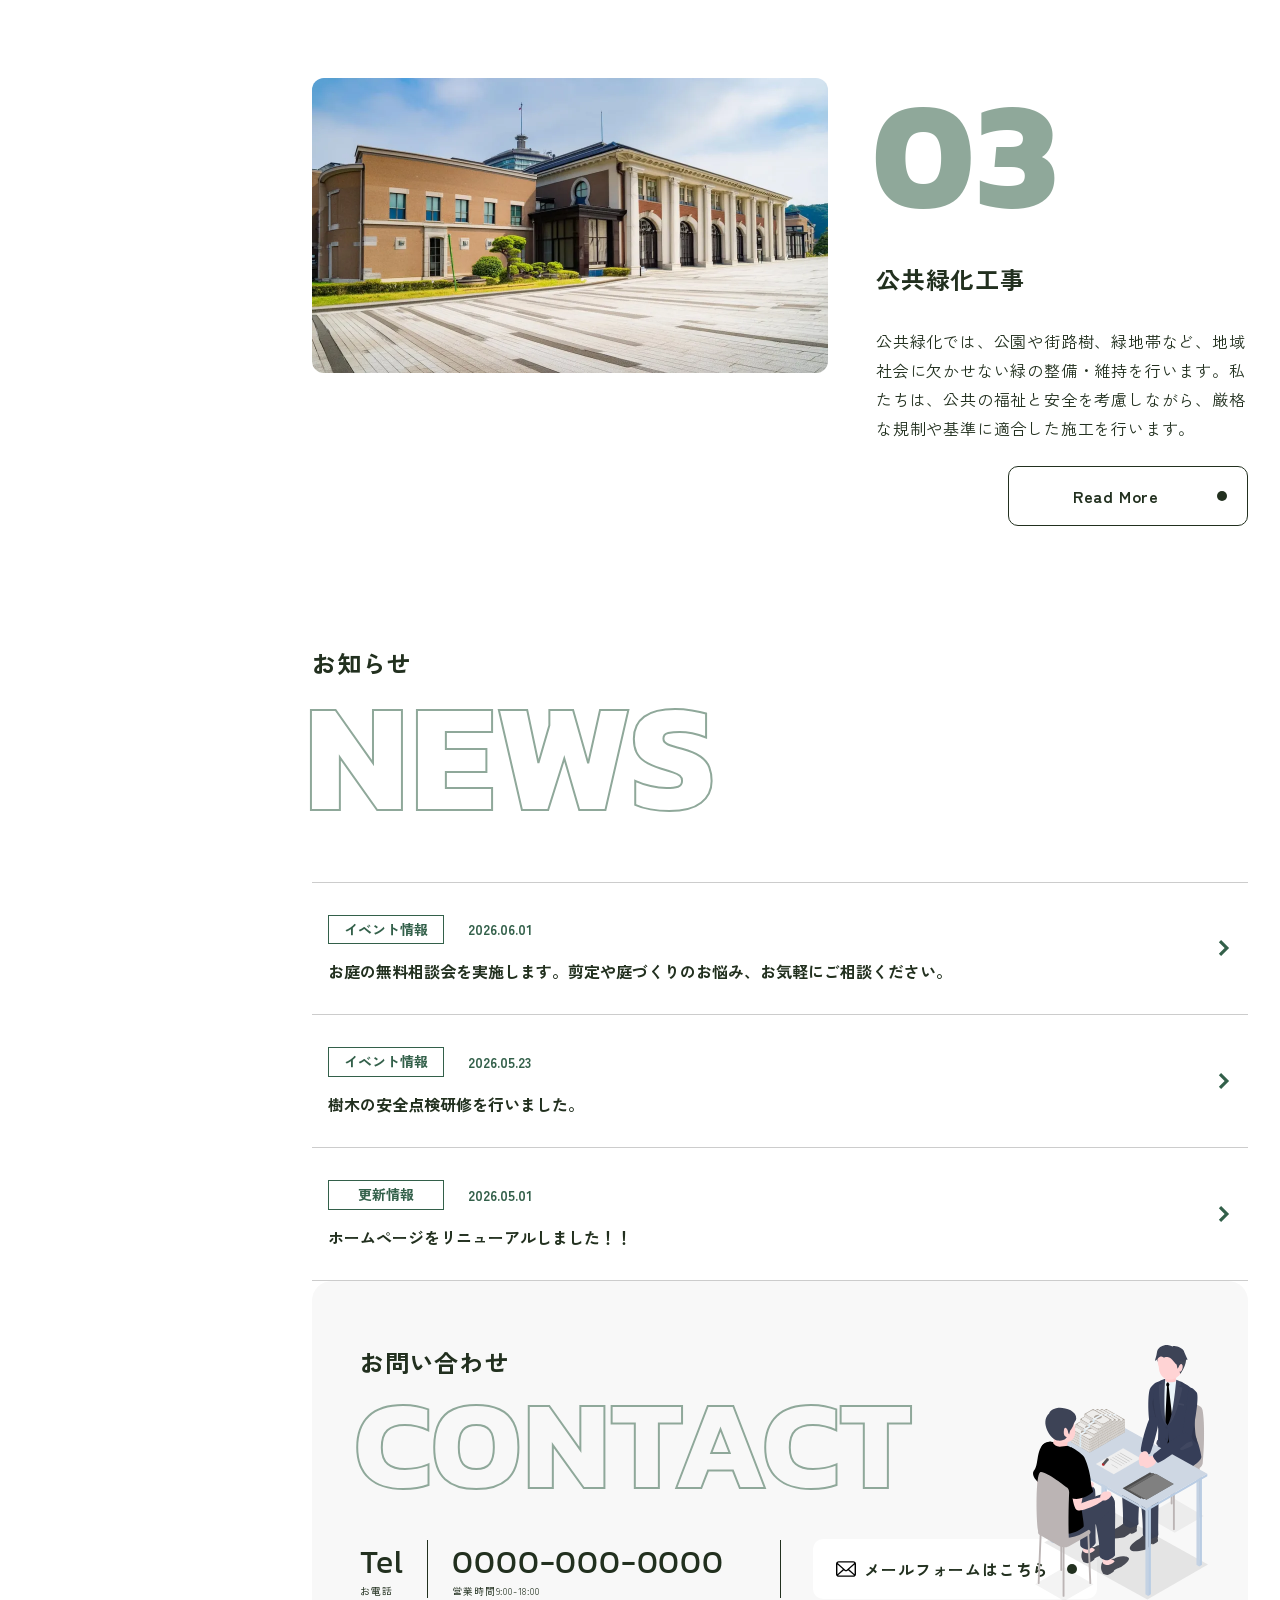
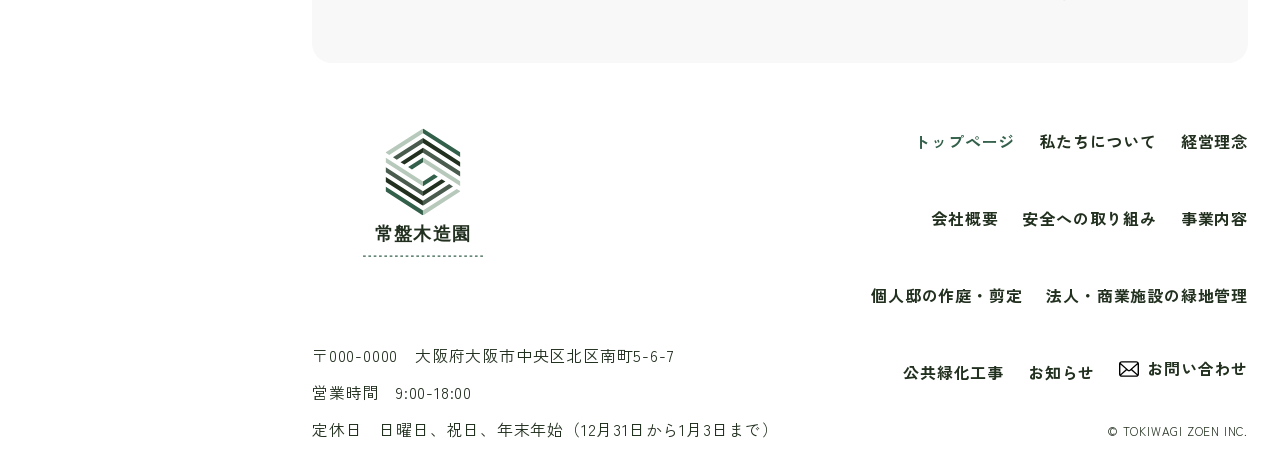
==== commit eafb4869: "画像最適化: WebP化・表示サイズへのリサイズ・重複統合・寸法属性/読み込み優先度の修正 - 全写真をWebPへ変換し表示サイズ基準(2x上限)でリサイズ(合計約12MB→約2.9MB) - 完全重" ====
--- a/index.html
+++ b/index.html
@@ -85,16 +85,14 @@
       <div class="c-fv">
         <div class="l-container">
           <div class="c-fv__panel">
-            <picture>
-              <source srcset="./assets/img/first-view.png" media="(min-width: 1024px)" />
-              <img
-                class="c-fv__illust"
-                src="./assets/img/first-view-sp.png"
-                alt="緑豊かに手入れされた庭園の風景"
-                width="1120"
-                height="873"
-              />
-            </picture>
+            <img
+              class="c-fv__illust"
+              src="./assets/img/first-view.webp"
+              alt="緑豊かに手入れされた庭園の風景"
+              width="1600"
+              height="1060"
+              fetchpriority="high"
+            />
             <div class="c-fv__copy">
               <h1 class="c-fv__title">緑を育て、暮らしに。</h1>
               <p class="c-fv__lead">
@@ -110,22 +108,22 @@
       <div class="c-slider u-mt-2xl">
         <ul class="c-slider__track">
           <li class="c-slider__item">
-            <img class="c-slider__image" src="./assets/img/slide01.jpg" alt="緑あふれる庭園で作業する職人" width="720" height="720" />
+            <img class="c-slider__image" src="./assets/img/slide01.webp" alt="緑あふれる庭園で作業する職人" width="720" height="720" loading="lazy" />
           </li>
           <li class="c-slider__item">
-            <img class="c-slider__image" src="./assets/img/slide02.jpg" alt="タブレットで庭園プランを確認するスタッフ" width="720" height="720" />
+            <img class="c-slider__image" src="./assets/img/slide02.webp" alt="タブレットで庭園プランを確認するスタッフ" width="720" height="720" loading="lazy" />
           </li>
           <li class="c-slider__item">
-            <img class="c-slider__image" src="./assets/img/slide03.jpg" alt="剪定作業を行う職人" width="720" height="720" />
+            <img class="c-slider__image" src="./assets/img/slide03.webp" alt="剪定作業を行う職人" width="720" height="720" loading="lazy" />
           </li>
           <li class="c-slider__item" aria-hidden="true">
-            <img class="c-slider__image" src="./assets/img/slide01.jpg" alt="" width="720" height="720" />
+            <img class="c-slider__image" src="./assets/img/slide01.webp" alt="" width="720" height="720" loading="lazy" />
           </li>
           <li class="c-slider__item" aria-hidden="true">
-            <img class="c-slider__image" src="./assets/img/slide02.jpg" alt="" width="720" height="720" />
+            <img class="c-slider__image" src="./assets/img/slide02.webp" alt="" width="720" height="720" loading="lazy" />
           </li>
           <li class="c-slider__item" aria-hidden="true">
-            <img class="c-slider__image" src="./assets/img/slide03.jpg" alt="" width="720" height="720" />
+            <img class="c-slider__image" src="./assets/img/slide03.webp" alt="" width="720" height="720" loading="lazy" />
           </li>
         </ul>
         <p class="c-slider__copy">丁寧な手入れで<br />緑を未来に</p>
@@ -144,6 +142,7 @@
               alt=""
               width="161"
               height="213"
+              loading="lazy"
             />
           </div>
           <p class="u-max-w-md u-mt-lg">
@@ -166,6 +165,7 @@
               alt=""
               width="124"
               height="172"
+              loading="lazy"
             />
           </div>
 
@@ -174,10 +174,11 @@
               <div class="c-service-block__media">
                 <img
                   class="c-service-block__image"
-                  src="./assets/img/house01.jpg"
+                  src="./assets/img/house01.webp"
                   alt="緑豊かな個人邸の庭園"
                   width="1032"
-                  height="928"
+                  height="688"
+                  loading="lazy"
                 />
                 <span class="c-service-block__number" aria-hidden="true">01</span>
               </div>
@@ -194,10 +195,11 @@
               <div class="c-service-block__media">
                 <img
                   class="c-service-block__image"
-                  src="./assets/img/house02.jpg"
+                  src="./assets/img/house02.webp"
                   alt="商業施設の緑地"
                   width="1032"
-                  height="928"
+                  height="774"
+                  loading="lazy"
                 />
                 <span class="c-service-block__number" aria-hidden="true">02</span>
               </div>
@@ -214,10 +216,11 @@
               <div class="c-service-block__media">
                 <img
                   class="c-service-block__image"
-                  src="./assets/img/house03.jpg"
+                  src="./assets/img/house03.webp"
                   alt="石造りの公共施設と緑地"
                   width="1032"
-                  height="928"
+                  height="590"
+                  loading="lazy"
                 />
                 <span class="c-service-block__number" aria-hidden="true">03</span>
               </div>
@@ -298,6 +301,7 @@
             alt=""
             width="175"
             height="256"
+            loading="lazy"
           />
         </section>
       </div>
@@ -351,7 +355,7 @@
         <h2 class="c-modal__title" id="news-modal-1-title">
           お庭の無料相談会を実施します。剪定や庭づくりのお悩み、お気軽にご相談ください。
         </h2>
-        <img class="c-modal__image" src="./assets/img/news01.jpg" alt="緑豊かな庭園の風景" width="1312" height="732" />
+        <img class="c-modal__image" src="./assets/img/jirei01.webp" alt="緑豊かな庭園の風景" width="1312" height="984" loading="lazy" />
         <div class="c-modal__body">
           <p>
             みなさま、こんにちは！弊社では、お庭の無料相談会を開催することになりました！剪定や庭づくりのお悩みをお持ちの皆様、ぜひご参加ください。
@@ -387,7 +391,7 @@
           <time class="c-modal__date" datetime="2026-05-23">2026.05.23</time>
         </p>
         <h2 class="c-modal__title" id="news-modal-2-title">樹木の安全点検研修を実施しました！</h2>
-        <img class="c-modal__image" src="./assets/img/news02.jpg" alt="研修で樹木の点検方法を学ぶ従業員" width="1172" height="670" />
+        <img class="c-modal__image" src="./assets/img/safety01.webp" alt="研修で樹木の点検方法を学ぶ従業員" width="1312" height="1025" loading="lazy" />
         <div class="c-modal__body">
           <p>
             弊社では、従業員の安全意識向上と安全管理の強化を目的として、樹木の安全点検研修を実施しました。この研修では、従業員全員が高木剪定や伐採を安全に行うための重要性や具体的な対策について学び、より安全な作業体制づくりに向けた取り組みを行いました。
@@ -419,7 +423,7 @@
           <time class="c-modal__date" datetime="2026-05-01">2026.05.01</time>
         </p>
         <h2 class="c-modal__title" id="news-modal-3-title">ホームページをリニューアルしました！！</h2>
-        <img class="c-modal__image" src="./assets/img/news03.jpg" alt="ノートパソコンでホームページを閲覧する様子" width="1190" height="744" />
+        <img class="c-modal__image" src="./assets/img/news03.webp" alt="ノートパソコンでホームページを閲覧する様子" width="1190" height="744" loading="lazy" />
         <div class="c-modal__body">
           <p>
             弊社は、お客様により良いサービスを提供するため、ホームページをリニューアルいたしました。新しいデザインと使いやすさを追求し、お客様が情報をより簡単に見つけられるように工夫しました。
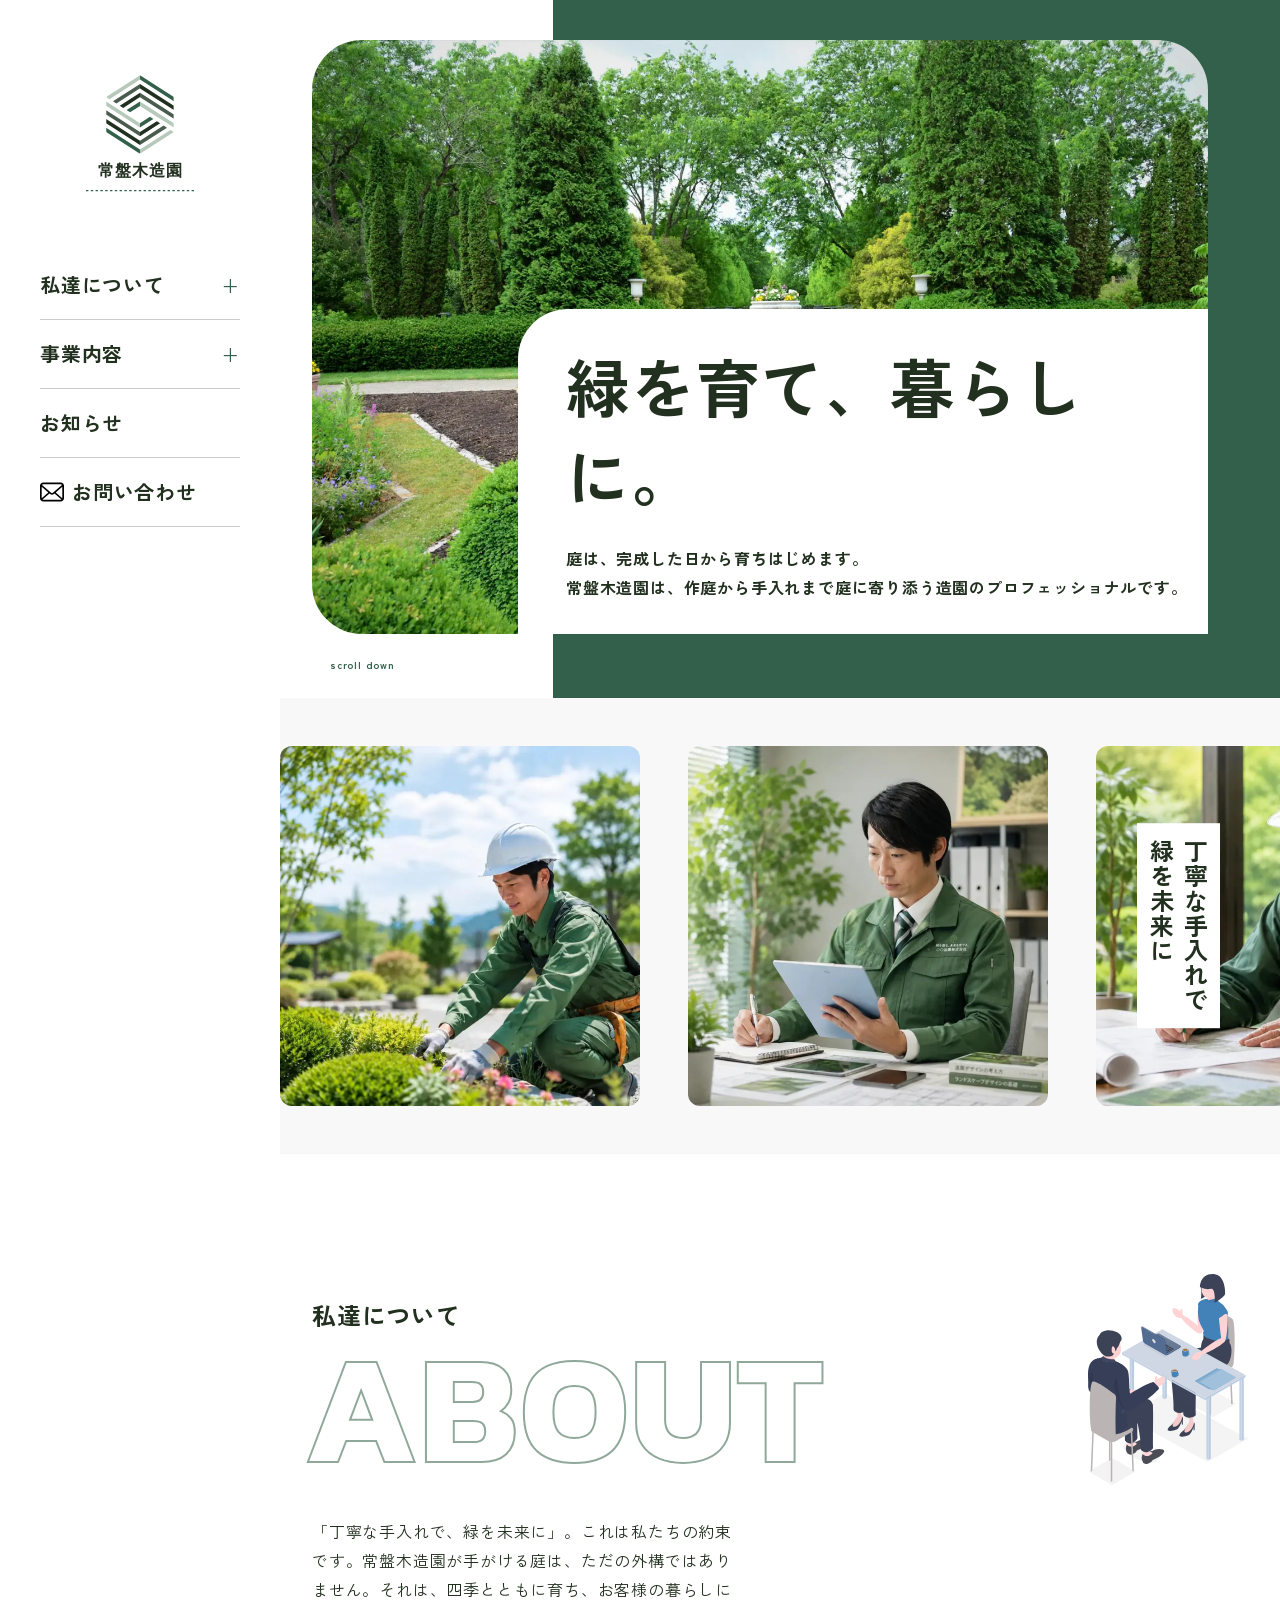
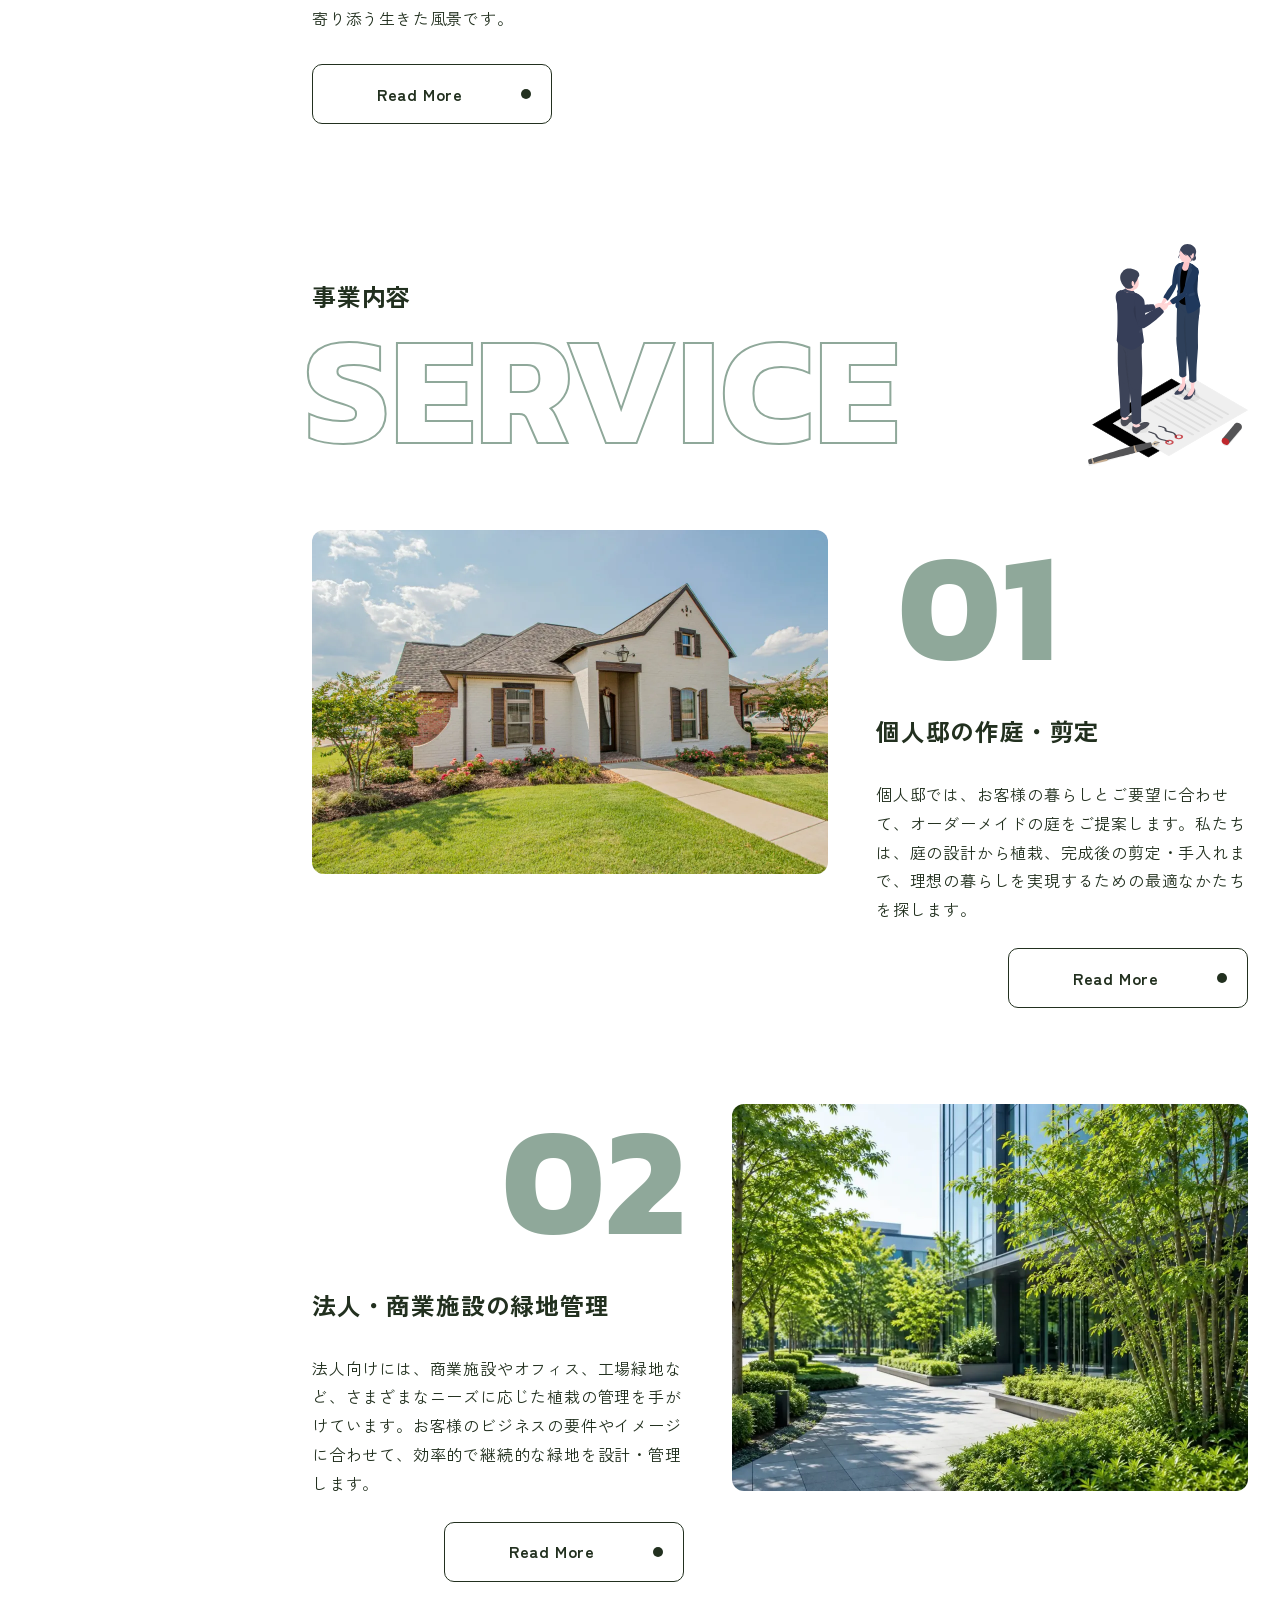
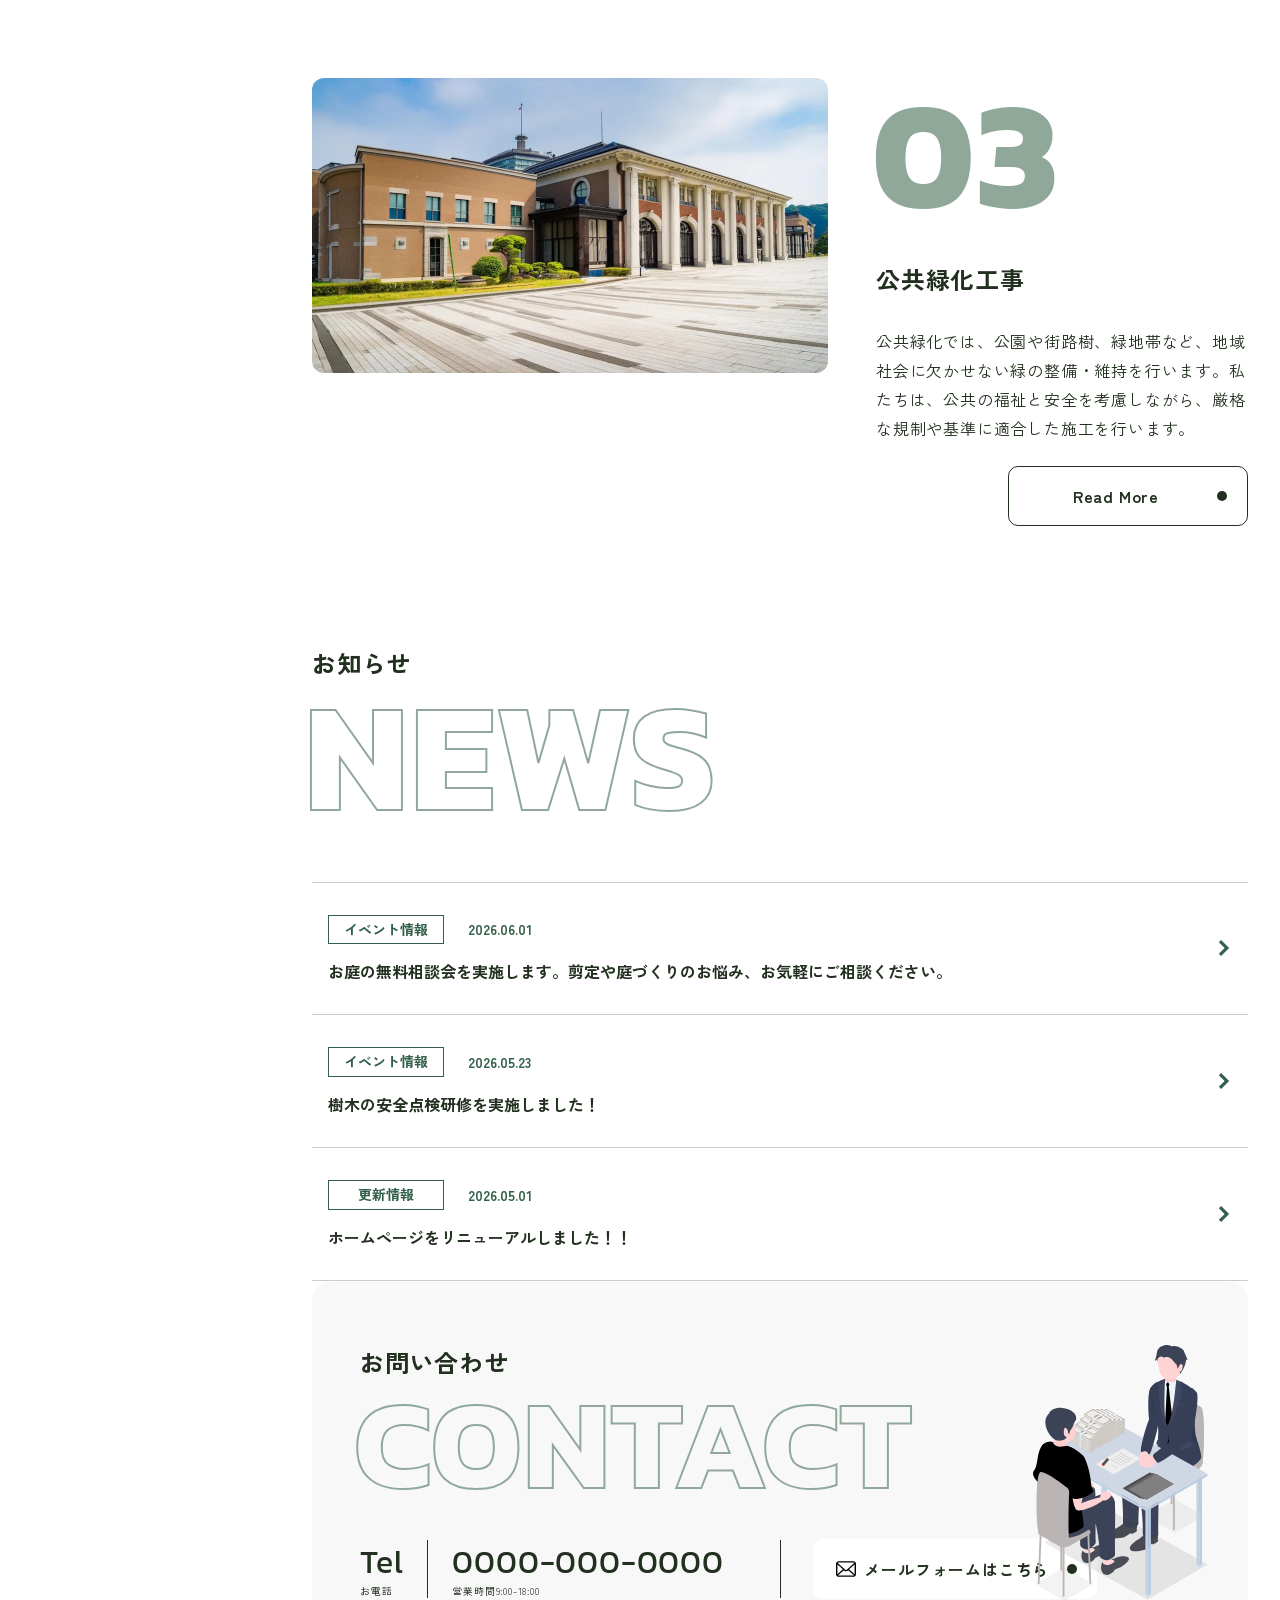
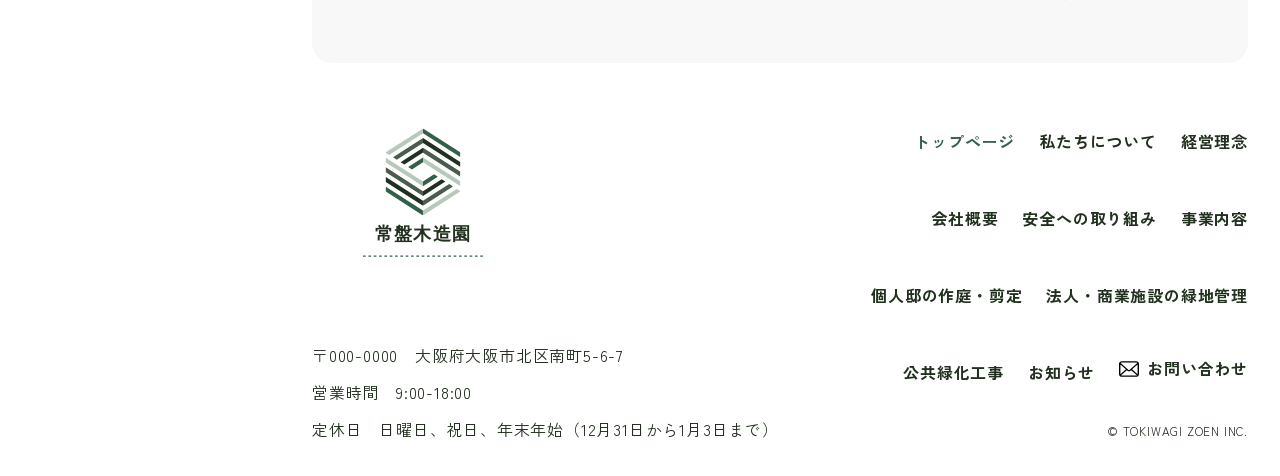
==== commit e55adcd8: "HTML・文言・フォーム修正: 住所統一・title整理・お知らせタイトル統一・disabledのJS付与化 - 住所表記の矛盾を修正し「大阪府大阪市北区南町5-6-7」に全ページ統一(フッター・会社" ====
--- a/index.html
+++ b/index.html
@@ -4,13 +4,14 @@
     <meta charset="UTF-8" />
     <meta name="viewport" content="width=device-width, initial-scale=1.0" />
     <meta name="robots" content="noindex" />
-    <title>常盤木造園 | 大阪市北区の庭づくり・剪定・緑地管理なら常盤木造園</title>
+    <title>常盤木造園 | 大阪市北区の庭づくり・剪定・緑地管理</title>
     <meta
       name="description"
       content="大阪府大阪市に拠点をおく常盤木造園は、丁寧な手入れで緑を未来につなぎます。庭づくりから緑地管理まで、高品質なサービスと経験豊富なスタッフがお客様のニーズに応えます。お気軽にご相談ください。"
     />
     <link rel="icon" type="image/svg+xml" href="./assets/favicon/favicon.svg" />
     <link rel="icon" type="image/png" href="./assets/favicon/favicon.png" />
+    <link rel="apple-touch-icon" href="./assets/favicon/apple-touch-icon.png" />
     <link rel="preconnect" href="https://fonts.googleapis.com" />
     <link rel="preconnect" href="https://fonts.gstatic.com" crossorigin />
     <link
@@ -27,6 +28,7 @@
     <script src="./js/main.js" defer></script>
   </head>
   <body>
+    <a class="c-skip-link" href="#main">本文へスキップ</a>
     <header class="l-sidebar">
       <p class="l-sidebar__logo">
         <a href="./">
@@ -81,7 +83,7 @@
       <img class="c-loading__logo" src="./assets/svg/logo.svg" alt="" width="200" height="121" />
     </div>
 
-    <main class="l-main">
+    <main class="l-main" id="main" tabindex="-1">
       <div class="c-fv">
         <div class="l-container">
           <div class="c-fv__panel">
@@ -257,7 +259,7 @@
               <button class="c-news-item__button js-modal-open" type="button" data-modal="news-modal-2">
                 <span class="c-tag">イベント情報</span>
                 <time class="c-news-item__date" datetime="2026-05-23">2026.05.23</time>
-                <span class="c-news-item__title">樹木の安全点検研修を行いました。</span>
+                <span class="c-news-item__title">樹木の安全点検研修を実施しました！</span>
                 <img class="c-news-item__arrow" src="./assets/svg/icon-arrow-right.svg" alt="" width="16" height="16" />
               </button>
             </li>
@@ -335,7 +337,7 @@
           </ul>
         </nav>
         <address class="l-footer__info">
-          <p>〒000-0000　大阪府大阪市中央区北区南町5-6-7</p>
+          <p>〒000-0000　大阪府大阪市北区南町5-6-7</p>
           <p>営業時間　9:00-18:00</p>
           <p>定休日　日曜日、祝日、年末年始（12月31日から1月3日まで）</p>
         </address>
--- a/css/style.css
+++ b/css/style.css
@@ -15,6 +15,7 @@
 @import url("layout/_section.css");
 
 /* Object: Component */
+@import url("object/component/_skip-link.css");
 @import url("object/component/_global-nav.css");
 @import url("object/component/_footer-nav.css");
 @import url("object/component/_button.css");
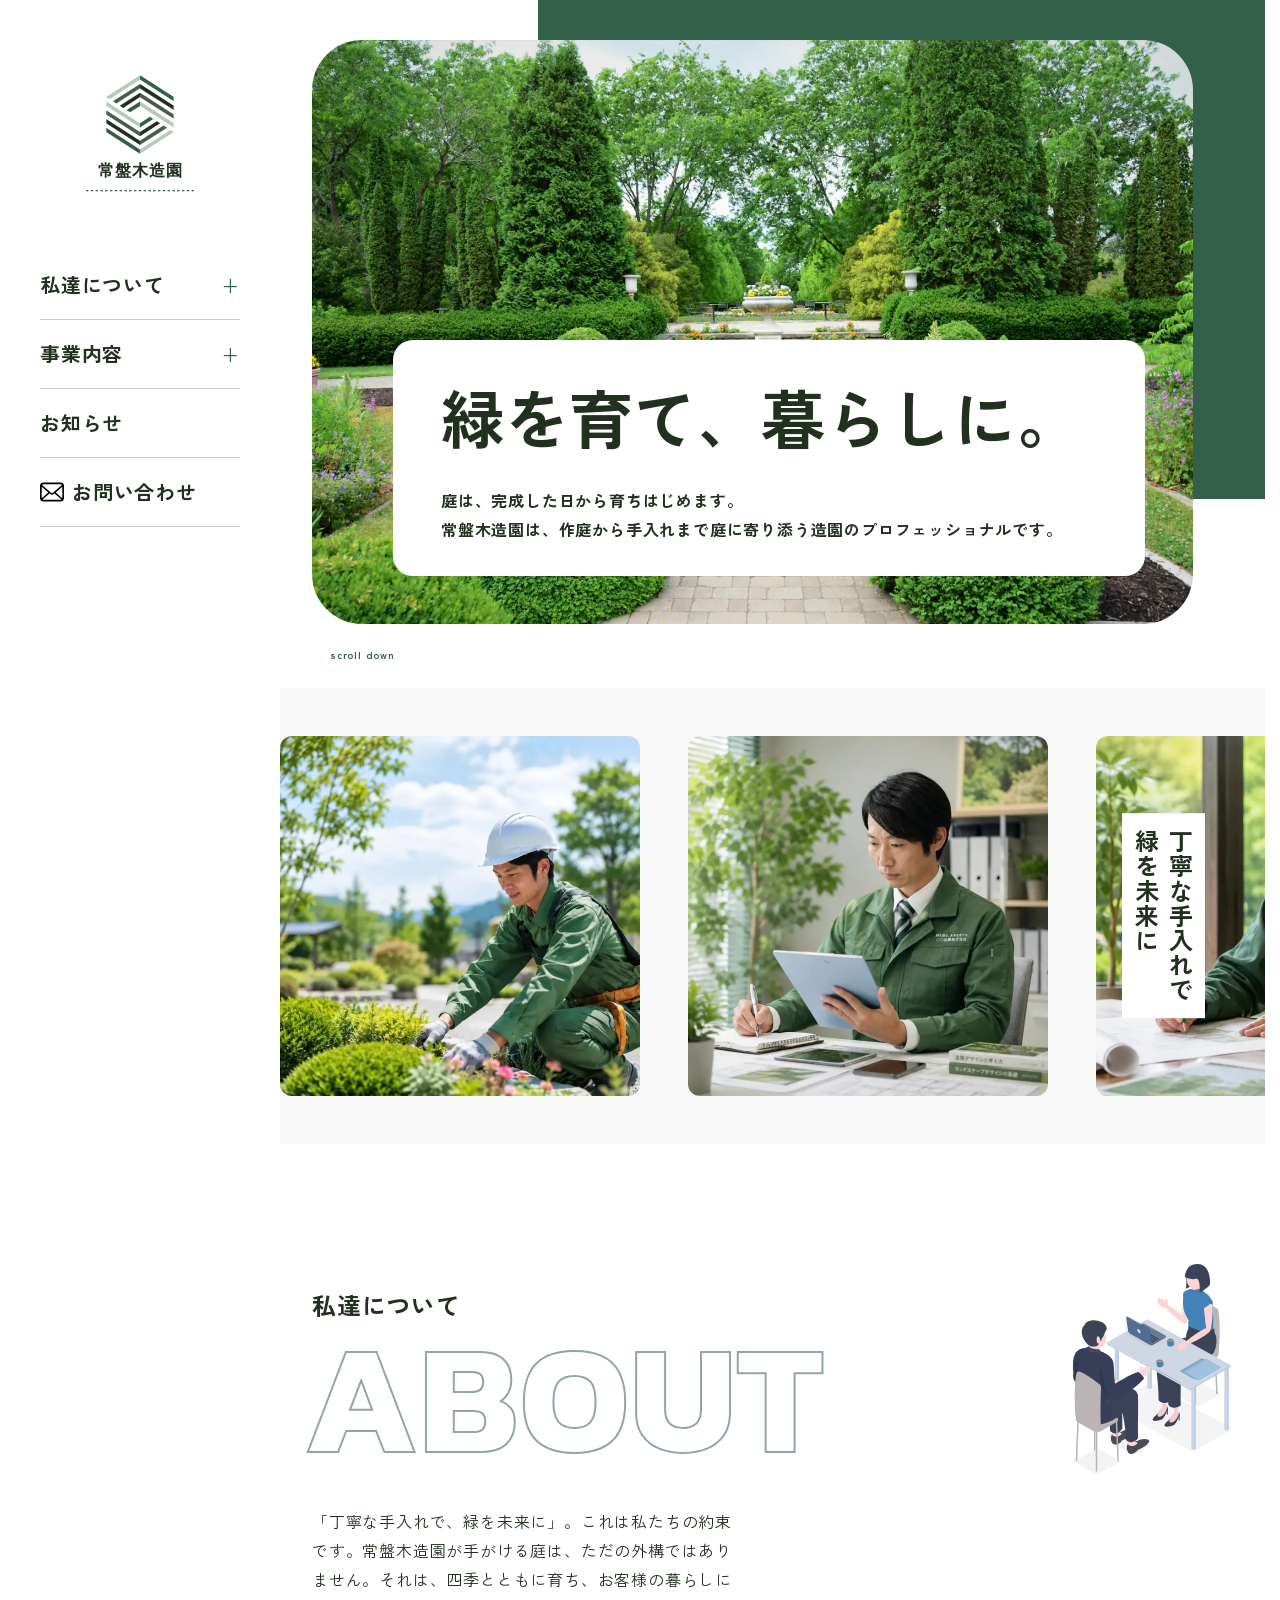
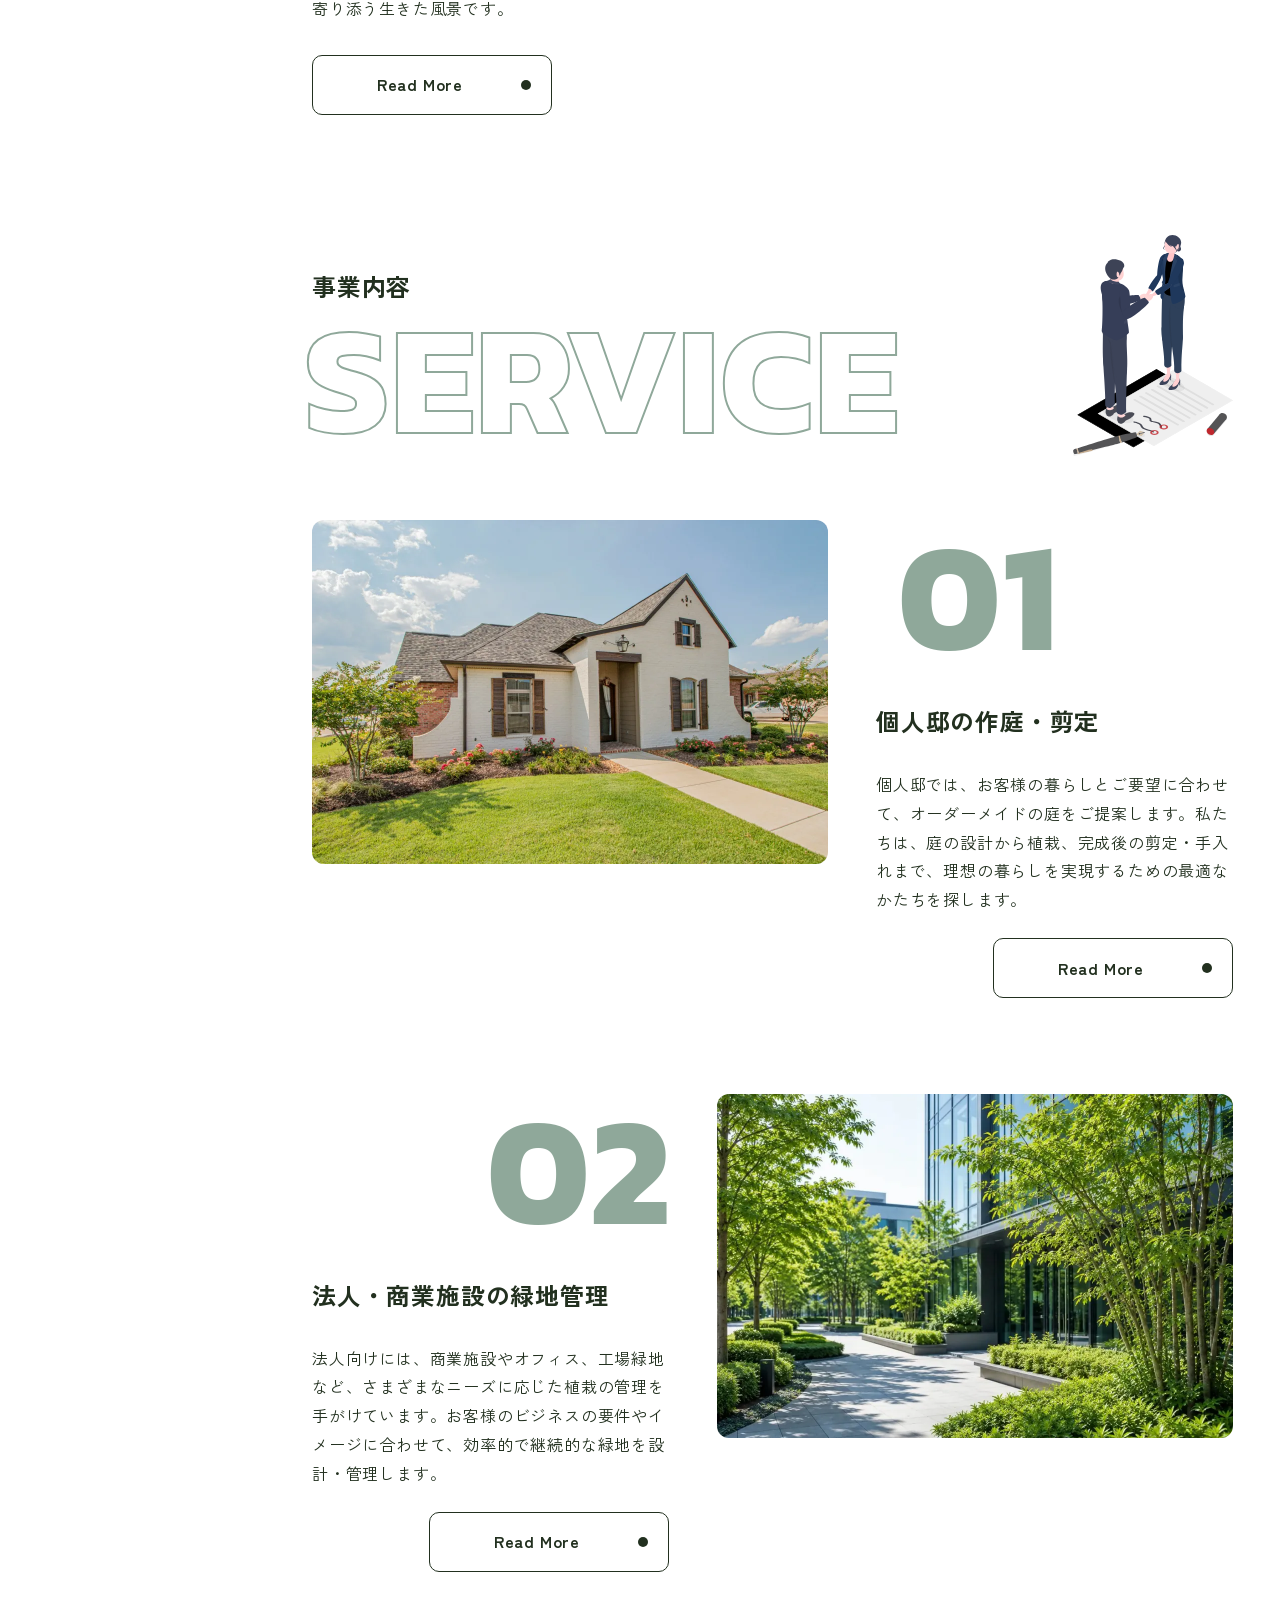
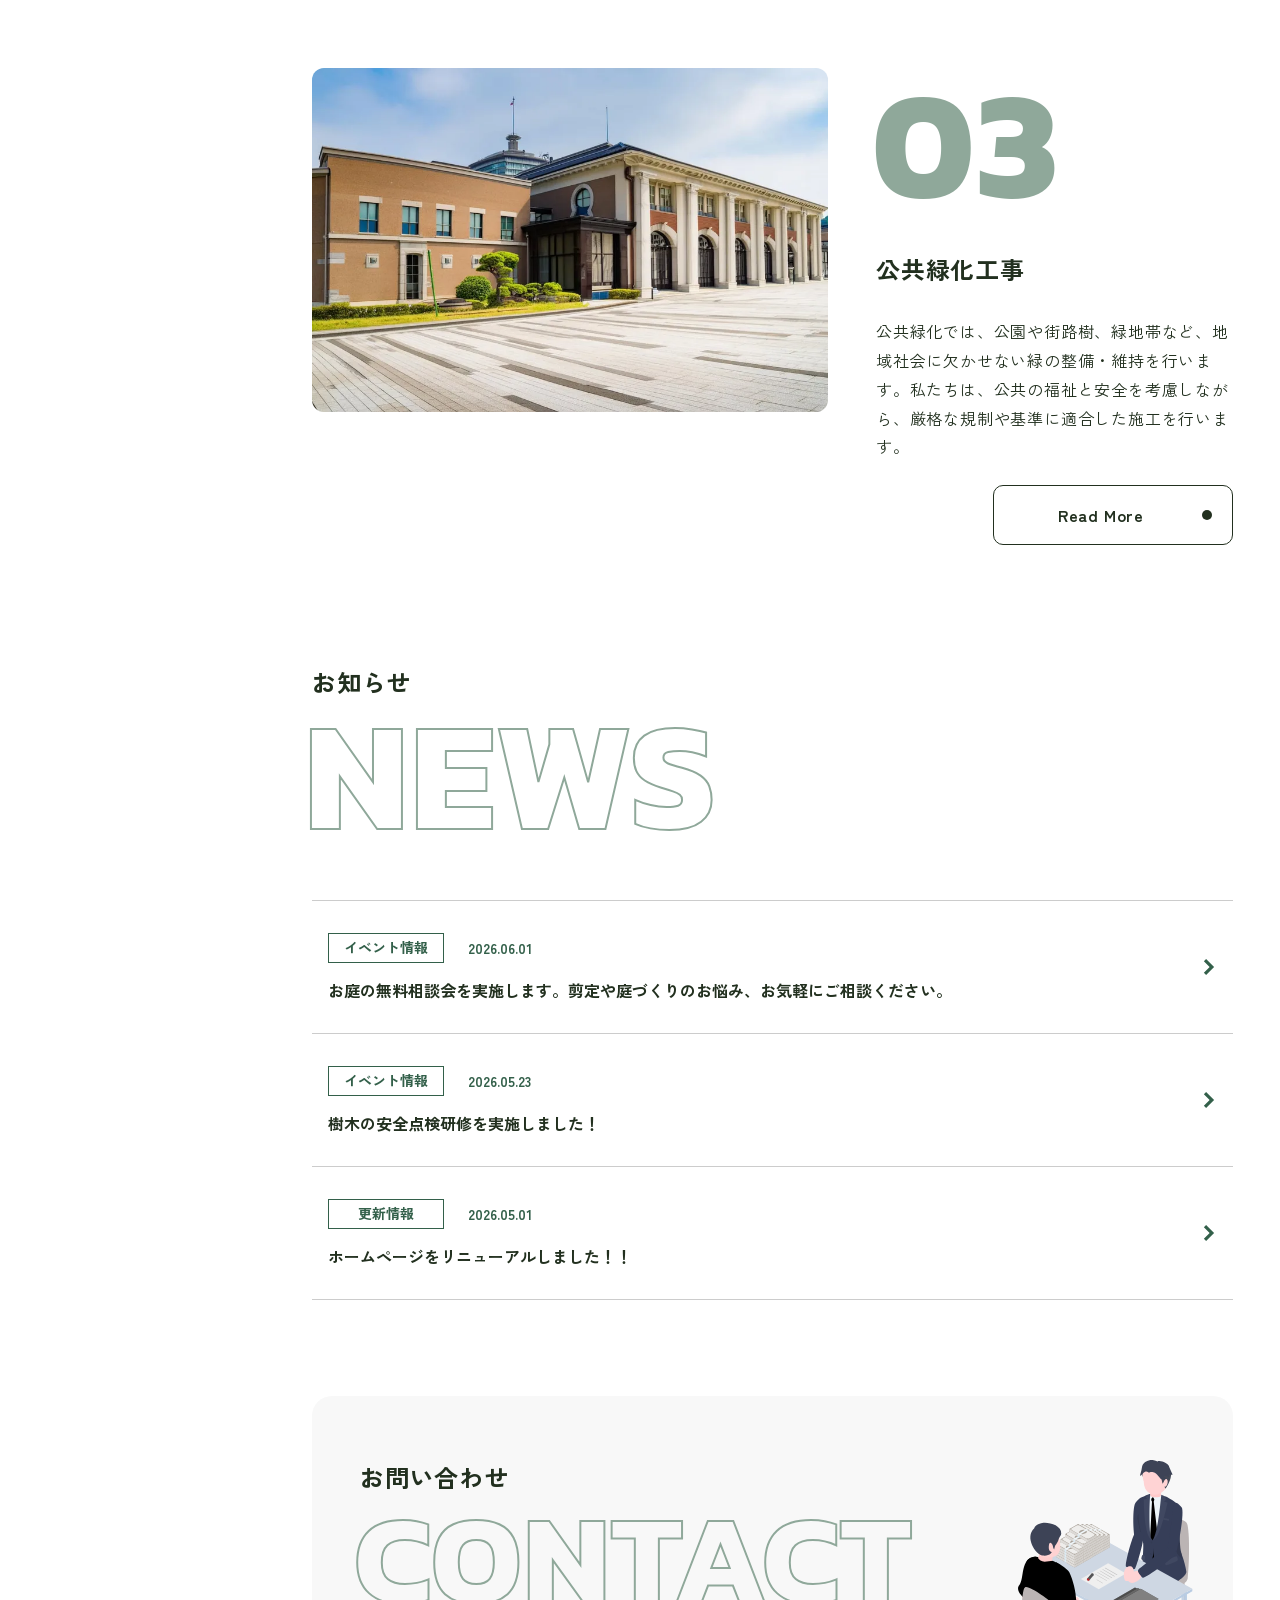
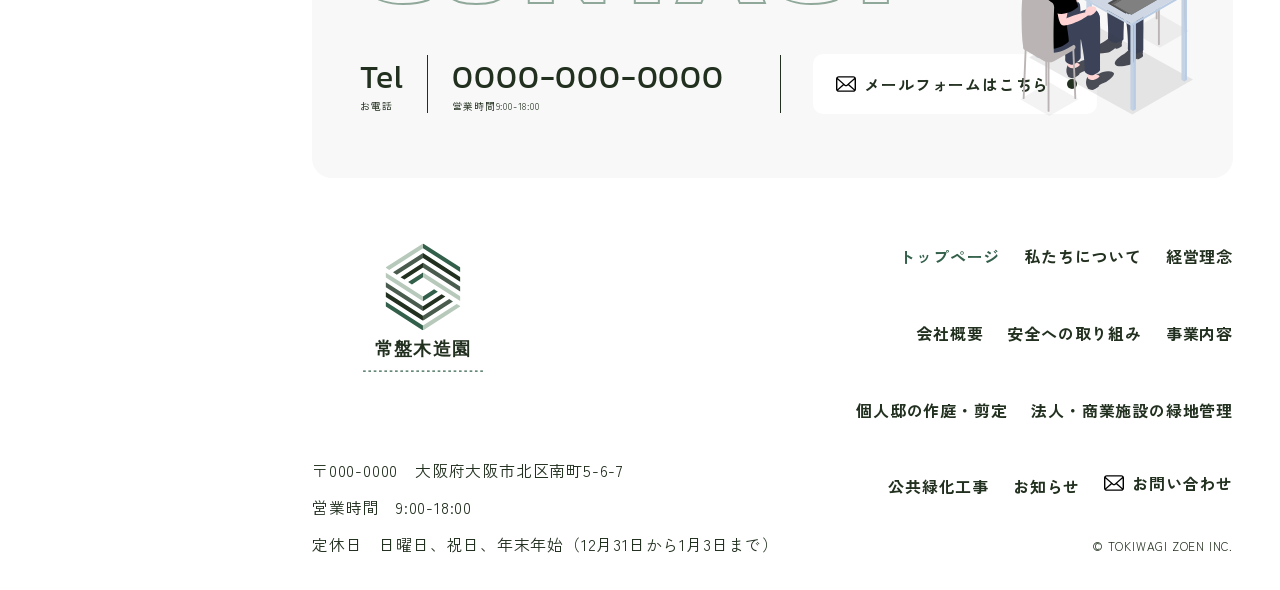
==== commit 9d34e390: "Initial release of TOKIWA Landscape website" ====
--- a/index.html
+++ b/index.html
@@ -31,7 +31,7 @@
     <a class="c-skip-link" href="#main">本文へスキップ</a>
     <header class="l-sidebar">
       <p class="l-sidebar__logo">
-        <a href="./">
+        <a href="./index.html">
           <img src="./assets/svg/logo.svg" alt="常盤木造園" width="200" height="121" />
         </a>
       </p>
@@ -47,29 +47,29 @@
       <nav class="c-global-nav js-global-nav" id="global-nav" aria-label="サイト内ナビゲーション">
         <ul class="c-global-nav__list">
           <li class="c-global-nav__group u-sp-only">
-            <a class="c-global-nav__parent" href="./" aria-current="page">トップページ</a>
+            <a class="c-global-nav__parent" href="./index.html" aria-current="page">トップページ</a>
           </li>
           <li class="c-global-nav__group c-global-nav__group--has-sub">
-            <a class="c-global-nav__parent" href="./about/">私達について</a>
+            <a class="c-global-nav__parent" href="./about/index.html">私達について</a>
             <ul class="c-global-nav__sub">
-              <li><a class="c-global-nav__link" href="./about/#philosophy">経営理念</a></li>
-              <li><a class="c-global-nav__link" href="./about/#company">会社概要</a></li>
-              <li><a class="c-global-nav__link" href="./about/#safety">安全への取り組み</a></li>
+              <li><a class="c-global-nav__link" href="./about/index.html#philosophy">経営理念</a></li>
+              <li><a class="c-global-nav__link" href="./about/index.html#company">会社概要</a></li>
+              <li><a class="c-global-nav__link" href="./about/index.html#safety">安全への取り組み</a></li>
             </ul>
           </li>
           <li class="c-global-nav__group c-global-nav__group--has-sub">
-            <a class="c-global-nav__parent" href="./service/">事業内容</a>
+            <a class="c-global-nav__parent" href="./service/index.html">事業内容</a>
             <ul class="c-global-nav__sub">
-              <li><a class="c-global-nav__link" href="./service/#housing">個人邸の作庭・剪定</a></li>
-              <li><a class="c-global-nav__link" href="./service/#corporate">法人・商業施設の緑地管理</a></li>
-              <li><a class="c-global-nav__link" href="./service/#public">公共緑化工事</a></li>
+              <li><a class="c-global-nav__link" href="./service/index.html#housing">個人邸の作庭・剪定</a></li>
+              <li><a class="c-global-nav__link" href="./service/index.html#corporate">法人・商業施設の緑地管理</a></li>
+              <li><a class="c-global-nav__link" href="./service/index.html#public">公共緑化工事</a></li>
             </ul>
           </li>
           <li class="c-global-nav__group">
-            <a class="c-global-nav__parent" href="./#news">お知らせ</a>
+            <a class="c-global-nav__parent" href="./index.html#news">お知らせ</a>
           </li>
           <li class="c-global-nav__group">
-            <a class="c-global-nav__parent" href="./contact/">
+            <a class="c-global-nav__parent" href="./contact/index.html">
               <img src="./assets/svg/icon-mail.svg" alt="" width="24" height="24" />
               お問い合わせ
             </a>
@@ -102,12 +102,12 @@
                 常盤木造園は、作庭から手入れまで庭に寄り添う造園のプロフェッショナルです。
               </p>
             </div>
-            <p class="c-fv__scroll">scroll down</p>
+            <a class="c-fv__scroll" href="#intro">scroll down</a>
           </div>
         </div>
       </div>
 
-      <div class="c-slider u-mt-2xl">
+      <div class="c-slider u-mt-2xl" id="intro">
         <ul class="c-slider__track">
           <li class="c-slider__item">
             <img class="c-slider__image" src="./assets/img/slide01.webp" alt="緑あふれる庭園で作業する職人" width="720" height="720" loading="lazy" />
@@ -150,7 +150,7 @@
           <p class="u-max-w-md u-mt-lg">
             「丁寧な手入れで、緑を未来に」。これは私たちの約束です。常盤木造園が手がける庭は、ただの外構ではありません。それは、四季とともに育ち、お客様の暮らしに寄り添う生きた風景です。
           </p>
-          <a class="c-button u-mt-lg" href="./about/">Read More</a>
+          <a class="c-button u-mt-lg" href="./about/index.html">Read More</a>
         </div>
       </section>
 
@@ -189,7 +189,7 @@
                 <p class="c-service-block__text">
                   個人邸では、お客様の暮らしとご要望に合わせて、オーダーメイドの庭をご提案します。私たちは、庭の設計から植栽、完成後の剪定・手入れまで、理想の暮らしを実現するための最適なかたちを探します。
                 </p>
-                <a class="c-button" href="./service/#housing">Read More</a>
+                <a class="c-button" href="./service/index.html#housing">Read More</a>
               </div>
             </article>
 
@@ -210,7 +210,7 @@
                 <p class="c-service-block__text">
                   法人向けには、商業施設やオフィス、工場緑地など、さまざまなニーズに応じた植栽の管理を手がけています。お客様のビジネスの要件やイメージに合わせて、効率的で継続的な緑地を設計・管理します。
                 </p>
-                <a class="c-button" href="./service/#corporate">Read More</a>
+                <a class="c-button" href="./service/index.html#corporate">Read More</a>
               </div>
             </article>
 
@@ -231,7 +231,7 @@
                 <p class="c-service-block__text">
                   公共緑化では、公園や街路樹、緑地帯など、地域社会に欠かせない緑の整備・維持を行います。私たちは、公共の福祉と安全を考慮しながら、厳格な規制や基準に適合した施工を行います。
                 </p>
-                <a class="c-button" href="./service/#public">Read More</a>
+                <a class="c-button" href="./service/index.html#public">Read More</a>
               </div>
             </article>
           </div>
@@ -275,7 +275,7 @@
         </div>
       </section>
 
-      <div class="l-container">
+      <div class="l-container u-mt-3xl">
         <section class="c-contact-banner">
           <h2 class="c-section-heading">
             <span class="c-section-heading__label">お問い合わせ</span>
@@ -292,7 +292,7 @@
                 <span class="c-tel__note">営業時間9:00-18:00</span>
               </div>
             </div>
-            <a class="c-button c-button--mail" href="./contact/">
+            <a class="c-button c-button--mail" href="./contact/index.html">
               <img class="c-button__icon" src="./assets/svg/icon-mail.svg" alt="" width="20" height="20" />
               メールフォームはこちら
             </a>
@@ -312,24 +312,24 @@
     <footer class="l-footer">
       <div class="l-footer__inner l-container">
         <p class="l-footer__logo">
-          <a href="./">
+          <a href="./index.html">
             <img src="./assets/svg/logo.svg" alt="常盤木造園" width="222" height="133" />
           </a>
         </p>
         <nav class="l-footer__nav" aria-label="フッターナビゲーション">
           <ul class="c-footer-nav">
-            <li><a class="c-footer-nav__link" href="./" aria-current="page">トップページ</a></li>
-            <li><a class="c-footer-nav__link" href="./about/">私たちについて</a></li>
-            <li><a class="c-footer-nav__link" href="./about/#philosophy">経営理念</a></li>
-            <li><a class="c-footer-nav__link" href="./about/#company">会社概要</a></li>
-            <li><a class="c-footer-nav__link" href="./about/#safety">安全への取り組み</a></li>
-            <li><a class="c-footer-nav__link" href="./service/">事業内容</a></li>
-            <li><a class="c-footer-nav__link" href="./service/#housing">個人邸の作庭・剪定</a></li>
-            <li><a class="c-footer-nav__link" href="./service/#corporate">法人・商業施設の緑地管理</a></li>
-            <li><a class="c-footer-nav__link" href="./service/#public">公共緑化工事</a></li>
-            <li><a class="c-footer-nav__link" href="./#news">お知らせ</a></li>
+            <li><a class="c-footer-nav__link" href="./index.html" aria-current="page">トップページ</a></li>
+            <li><a class="c-footer-nav__link" href="./about/index.html">私たちについて</a></li>
+            <li><a class="c-footer-nav__link" href="./about/index.html#philosophy">経営理念</a></li>
+            <li><a class="c-footer-nav__link" href="./about/index.html#company">会社概要</a></li>
+            <li><a class="c-footer-nav__link" href="./about/index.html#safety">安全への取り組み</a></li>
+            <li><a class="c-footer-nav__link" href="./service/index.html">事業内容</a></li>
+            <li><a class="c-footer-nav__link" href="./service/index.html#housing">個人邸の作庭・剪定</a></li>
+            <li><a class="c-footer-nav__link" href="./service/index.html#corporate">法人・商業施設の緑地管理</a></li>
+            <li><a class="c-footer-nav__link" href="./service/index.html#public">公共緑化工事</a></li>
+            <li><a class="c-footer-nav__link" href="./index.html#news">お知らせ</a></li>
             <li>
-              <a class="c-footer-nav__link" href="./contact/">
+              <a class="c-footer-nav__link" href="./contact/index.html">
                 <img src="./assets/svg/icon-mail.svg" alt="" width="20" height="20" />
                 お問い合わせ
               </a>
@@ -346,9 +346,6 @@
     </footer>
 
     <dialog class="c-modal js-modal" id="news-modal-1" aria-labelledby="news-modal-1-title">
-      <button class="c-modal__close js-modal-close" type="button" aria-label="閉じる">
-        <img src="./assets/svg/icon-close.svg" alt="" width="32" height="32" />
-      </button>
       <div class="c-modal__inner">
         <p class="c-modal__meta">
           <span class="c-tag">イベント情報</span>
@@ -379,14 +376,13 @@
             弊社の造園士が、皆様のご要望にお応えし、一緒に理想の庭づくりを実現するお手伝いをさせていただきます。ぜひお越しください！
           </p>
         </div>
-        <button class="c-button js-modal-close" type="button">閉じる</button>
+        <button class="c-modal__close js-modal-close" type="button">
+          <span>閉じる</span>
+        </button>
       </div>
     </dialog>
 
     <dialog class="c-modal js-modal" id="news-modal-2" aria-labelledby="news-modal-2-title">
-      <button class="c-modal__close js-modal-close" type="button" aria-label="閉じる">
-        <img src="./assets/svg/icon-close.svg" alt="" width="32" height="32" />
-      </button>
       <div class="c-modal__inner">
         <p class="c-modal__meta">
           <span class="c-tag">イベント情報</span>
@@ -411,21 +407,20 @@
             樹木の安全点検研修を通じて、従業員一人ひとりが安全に対する意識を高め、安全な作業環境の実現に向けて一層の努力をすることを確認しました。今後も定期的に研修を実施し、安全管理の徹底を図ってまいります。
           </p>
         </div>
-        <button class="c-button js-modal-close" type="button">閉じる</button>
+        <button class="c-modal__close js-modal-close" type="button">
+          <span>閉じる</span>
+        </button>
       </div>
     </dialog>
 
     <dialog class="c-modal js-modal" id="news-modal-3" aria-labelledby="news-modal-3-title">
-      <button class="c-modal__close js-modal-close" type="button" aria-label="閉じる">
-        <img src="./assets/svg/icon-close.svg" alt="" width="32" height="32" />
-      </button>
       <div class="c-modal__inner">
         <p class="c-modal__meta">
           <span class="c-tag">更新情報</span>
           <time class="c-modal__date" datetime="2026-05-01">2026.05.01</time>
         </p>
         <h2 class="c-modal__title" id="news-modal-3-title">ホームページをリニューアルしました！！</h2>
-        <img class="c-modal__image" src="./assets/img/news03.webp" alt="ノートパソコンでホームページを閲覧する様子" width="1190" height="744" loading="lazy" />
+        <img class="c-modal__image c-modal__image--announcement" src="./assets/img/news03.webp" alt="花々と手入れされた植栽が広がる庭園" width="1190" height="744" loading="lazy" />
         <div class="c-modal__body">
           <p>
             弊社は、お客様により良いサービスを提供するため、ホームページをリニューアルいたしました。新しいデザインと使いやすさを追求し、お客様が情報をより簡単に見つけられるように工夫しました。
@@ -444,7 +439,9 @@
             ぜひ、新しいホームページをご覧いただき、お客様のご意見やご要望をお聞かせください。今後もお客様により良いサービスを提供できるよう努めてまいります。
           </p>
         </div>
-        <button class="c-button js-modal-close" type="button">閉じる</button>
+        <button class="c-modal__close js-modal-close" type="button">
+          <span>閉じる</span>
+        </button>
       </div>
     </dialog>
   </body>
--- a/css/style.css
+++ b/css/style.css
@@ -41,5 +41,4 @@
 
 /* Object: Utility */
 @import url("object/utility/_spacing.css");
-@import url("object/utility/_text.css");
 @import url("object/utility/_display.css");
